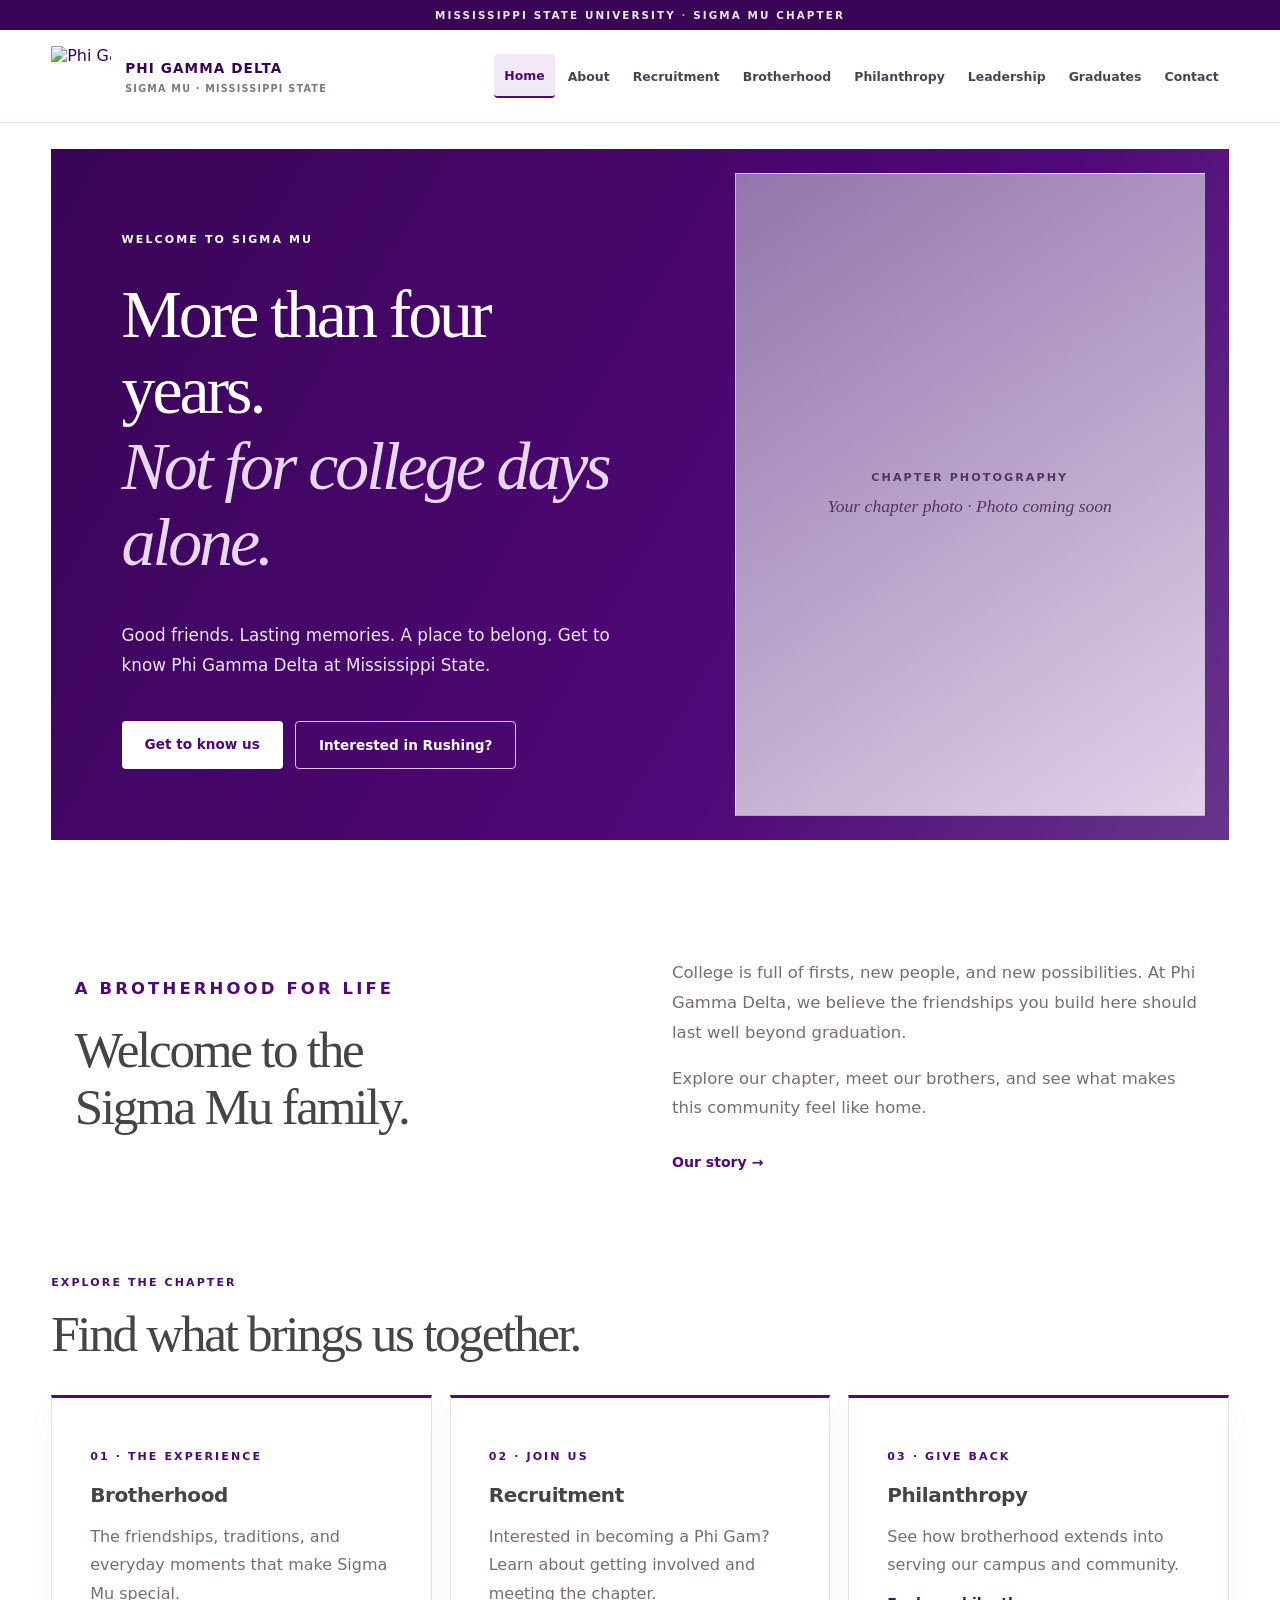
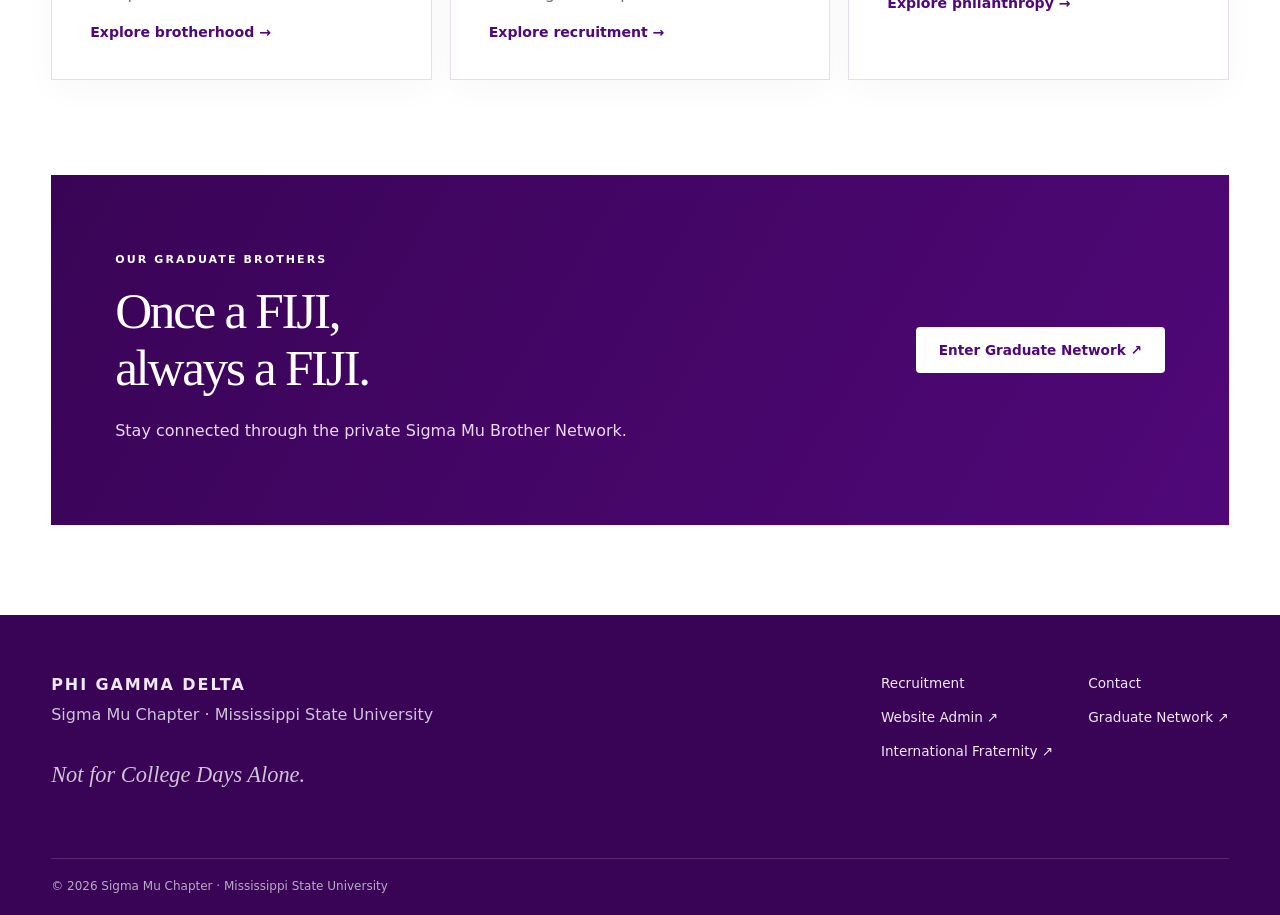
==== index.html @ 870166ce "Deploy updated chapter manager content and photo slots to index.html" ====
<!doctype html><html lang="en"><head><meta charset="utf-8"><meta name="viewport" content="width=device-width,initial-scale=1"><meta name="theme-color" content="#48206b"><meta name="description" content="Phi Gamma Delta Sigma Mu Chapter at Mississippi State University."><title>Home | Phi Gamma Delta · Sigma Mu</title><link rel="stylesheet" href="styles.css?v=20261020-manager3"><link rel="stylesheet" href="site-builder.css"></head><body data-page="home"><a class="skip" href="#main">Skip to content</a><div id="site-header"><header class="site-header"><div class="header-inner"><a class="brand" href="index.html"><img class="brand-crest" src="https://raw.githubusercontent.com/chandrewc/msu-fiji-database/main/Phi%20Gamma%20Delta%20Logo%20Full%20Color%20%28Digital%29%20-%20Icon.png" alt="Phi Gamma Delta crest"><span><strong>PHI GAMMA DELTA</strong><small>SIGMA MU · MISSISSIPPI STATE</small></span></a><nav class="site-nav fallback-nav"><a href="index.html">Home</a><a href="about.html">About</a><a href="recruitment.html">Recruitment</a><a href="brotherhood.html">Brotherhood</a><a href="philanthropy.html">Philanthropy</a><a href="leadership.html">Leadership</a><a href="graduates.html">Graduates</a><a href="contact.html">Contact</a></nav></div></header></div><main id="main"><section class="page-banner"><p class="eyebrow">SIGMA MU · MISSISSIPPI STATE</p><h1>More than four years.<br>A lifetime of brotherhood.</h1><p>Welcome to Phi Gamma Delta at Mississippi State University.</p><a class="btn btn-white" href="recruitment.html">Explore Recruitment →</a></section><section class="section"><h2>Not for College Days Alone.</h2><p>Explore our brotherhood, leadership, service, and alumni community.</p></section></main><div id="site-footer"><footer><p>Phi Gamma Delta · Sigma Mu · Not for College Days Alone.</p></footer></div><script src="script.js?v=20261020-manager3" defer></script><script type="module" src="site-pages.js?v=20261020-manager3"></script></body></html>
---- styles.css ----
:root{--purple:#500878;--royal:#500878;--deep:#390456;--lavender:#f1e9f5;--white:#fff;--cream:#fff;--ink:#454545;--muted:#786d6e;--border:#e8ddec;font-family:"Century Gothic","Avenir Next",Avenir,system-ui,sans-serif;color:var(--ink);background:var(--cream)}*{box-sizing:border-box}html{scroll-behavior:smooth}body{margin:0}a{color:inherit}p{line-height:1.8;color:var(--muted)}h1,h2{font-family:"Minion Pro",Georgia,"Times New Roman",serif;letter-spacing:-.045em;font-weight:500;line-height:1.12}h2{font-size:clamp(2rem,4vw,3.5rem);margin:12px 0 20px}h3{font-size:1.25rem;letter-spacing:-.02em}.skip{position:absolute;left:-9999px}.skip:focus{left:10px;top:10px;background:white;padding:12px;z-index:50}.topline{text-align:center;background:var(--deep);color:#eee5f5;font-size:.65rem;font-weight:800;letter-spacing:.2em;padding:9px}.topline span{color:#c7a6dd}.site-header{position:sticky;top:0;z-index:20;background:#ffffffed;border-bottom:1px solid var(--border);backdrop-filter:blur(14px)}.header-inner{max-width:1400px;margin:auto;padding:15px 4%;min-height:92px;display:flex;align-items:center;justify-content:space-between;gap:20px}.brand{display:flex;gap:14px;align-items:center;text-decoration:none;color:var(--deep);white-space:nowrap}.logo-space{width:56px;height:56px;border:1px dashed #d5c9dc;border-radius:6px;background:#f6f1f9;display:block;flex-shrink:0}.brand strong{font-size:.85rem;letter-spacing:.08em}.brand small{display:block;font-size:.6rem;letter-spacing:.13em;color:#807486;margin-top:6px;font-weight:750}.site-nav{display:flex;align-items:center;gap:3px}.site-nav a{font-size:.78rem;text-decoration:none;font-weight:750;padding:12px 10px;border-radius:4px;color:#4b4252;white-space:nowrap}.site-nav a:hover,.site-nav a[aria-current]{background:var(--lavender);color:var(--purple)}.menu-toggle{display:none;background:var(--purple);color:white;border:0;padding:11px 15px;border-radius:4px;font-weight:700}.eyebrow{font-size:.69rem;letter-spacing:.19em;font-weight:850;color:var(--royal)}main{max-width:1400px;margin:auto;padding:0 4% 90px}.home-hero{display:grid;grid-template-columns:1.12fr .88fr;background:linear-gradient(120deg,#390456,#500878 65%,#67358b);min-height:570px;color:white;margin-top:26px;overflow:hidden}.hero-copy{padding:clamp(35px,5.5vw,88px);display:flex;flex-direction:column;justify-content:center}.hero-copy .eyebrow,.feature-band .eyebrow,.page-banner .eyebrow{color:#dac3eb}.hero-copy h1{font-size:clamp(3.2rem,5.3vw,5.8rem);margin:16px 0 22px;color:white}.hero-copy h1 em{font-weight:400;font-style:italic;color:#e7d8f0}.hero-copy p:not(.eyebrow){color:#eee5f6;max-width:510px;font-size:1.05rem}.hero-visual{padding:24px;display:flex;min-height:420px}.photo-slot{background:linear-gradient(135deg,#e8dfec,#c9b9d3);border:1px solid #ffffff88;width:100%;min-height:320px;display:flex;flex-direction:column;align-items:center;justify-content:center;gap:12px;text-align:center;padding:30px;color:#51375f}.photo-slot span{font-size:.7rem;letter-spacing:.18em;font-weight:850}.photo-slot small{font-family:Georgia,serif;font-style:italic;font-size:1.1rem}.hero-visual .photo-slot{background:linear-gradient(145deg,#9275ac,#e1d1e9);border:1px solid #ffffff4d}.actions{display:flex;flex-wrap:wrap;gap:12px;margin-top:24px}.btn{display:inline-block;text-decoration:none;padding:15px 23px;border-radius:4px;font-size:.85rem;font-weight:800;transition:transform .2s,box-shadow .2s}.btn:hover{transform:translateY(-2px);box-shadow:0 8px 20px #130b2120}.btn-white{background:white;color:var(--purple)}.btn-outline{border:1px solid #d8c4e5;color:white}.btn-purple{background:var(--purple);color:white}.text-link{display:inline-block;color:var(--purple);font-weight:800;font-size:.88rem;text-decoration:none;margin-top:15px}.text-link:hover{text-decoration:underline}.section,.welcome{margin-top:90px}.split{display:grid;grid-template-columns:1fr 1fr;gap:clamp(28px,5vw,80px);align-items:center}.welcome{padding:12px 2%}.welcome p{font-size:1.03rem}.cards{display:grid;grid-template-columns:repeat(3,minmax(0,1fr));gap:18px;margin-top:32px}.card{background:white;border:1px solid var(--border);padding:clamp(24px,3vw,38px);box-shadow:0 9px 32px #34213e08}.card h3{margin:16px 0 12px}.card p{margin-bottom:0}.feature-band{margin-top:95px;background:linear-gradient(120deg,#390456,#500878);color:white;padding:clamp(35px,5vw,65px);display:flex;align-items:center;justify-content:space-between;gap:25px}.feature-band h2{color:white}.feature-band p:not(.eyebrow){color:#e8d9f2}.feature-band .btn{flex-shrink:0}.page-banner{margin-top:26px;background:linear-gradient(110deg,#390456,#500878);padding:clamp(48px,7vw,90px);color:white}.page-banner h1{font-size:clamp(3.3rem,6.4vw,6.5rem);margin:15px 0}.page-banner p:not(.eyebrow){color:#f0e6f7;font-size:1.08rem;max-width:670px}.muted{font-size:.88rem}footer{background:#390456;color:#eee7f4;padding:60px 4% 22px}.footer-inner{max-width:1290px;margin:auto;display:flex;justify-content:space-between;gap:30px}.footer-inner strong{letter-spacing:.12em}.footer-inner p{color:#cfc3d7;margin:7px 0}.footer-inner .motto{font-family:Georgia,serif;font-size:1.4rem;font-style:italic;margin-top:25px}.footer-links{display:grid;grid-template-columns:repeat(2,auto);gap:18px 35px;align-content:start}.footer-links a{text-decoration:none;color:#f1e7f7;font-size:.85rem}.copyright{max-width:1290px;margin:55px auto 0;padding-top:20px;border-top:1px solid #ffffff26;color:#baaac5;font-size:.75rem}@media(max-width:1150px){.site-nav a{padding:10px 7px;font-size:.73rem}.brand strong{font-size:.76rem}}@media(max-width:950px){.header-inner{min-height:75px;flex-wrap:wrap}.menu-toggle{display:block;margin-left:auto}.site-nav{display:none;flex-direction:column;align-items:stretch;width:100%;padding:10px 0}.site-nav.open{display:flex}.site-nav a{padding:12px;font-size:.85rem}.home-hero{grid-template-columns:1fr}.hero-visual{min-height:300px}.hero-visual .photo-slot{min-height:290px}.cards{grid-template-columns:repeat(2,minmax(0,1fr))}}@media(max-width:620px){.topline{font-size:.55rem}.brand strong{font-size:.7rem}.brand small{font-size:.52rem}.logo-space{width:44px;height:44px}.hero-copy{padding:40px 28px}.hero-copy h1{font-size:clamp(2.9rem,11vw,4.2rem)}.hero-visual{padding:14px;min-height:250px}.hero-visual .photo-slot{min-height:230px}.split,.cards{grid-template-columns:1fr}.section,.welcome{margin-top:55px}.feature-band{margin-top:60px;flex-direction:column;align-items:flex-start}.page-banner{padding:48px 30px}.footer-inner{flex-direction:column}.footer-links{grid-template-columns:1fr 1fr}}
/* Official crest displayed in original colors, without modification */
.brand-crest{width:60px;height:60px;object-fit:contain;flex-shrink:0;display:block}
@media(max-width:620px){.brand-crest{width:46px;height:46px}}

/* Phi Gamma Delta 2021 graphic standards: Pantone 2607 C / #500878, supplemental #454545 #786d6e #dba900 */
:root{--gold:#dba900}
.eyebrow{color:var(--purple)}.hero-copy .eyebrow,.feature-band .eyebrow,.page-banner .eyebrow{color:#fff}
.topline span{color:var(--gold)}
.card{border-top:3px solid var(--purple)}
.btn-white{color:#500878}
.site-nav a[aria-current]{border-bottom:2px solid var(--purple)}

/* Center the last two values in the five-value grid. */
.section:has(> .cards > .card:nth-child(5)) > .cards > .card:nth-child(4){grid-column:1 / 2}
.section:has(> .cards > .card:nth-child(5)) > .cards > .card:nth-child(5){grid-column:2 / 3}
@media(min-width:801px){.section:has(> .cards > .card:nth-child(5)) > .cards{grid-template-columns:repeat(6,minmax(0,1fr))}.section:has(> .cards > .card:nth-child(5)) > .cards > .card{grid-column:span 2}.section:has(> .cards > .card:nth-child(5)) > .cards > .card:nth-child(4){grid-column:2 / span 2}.section:has(> .cards > .card:nth-child(5)) > .cards > .card:nth-child(5){grid-column:4 / span 2}}
@media(max-width:800px){.section:has(> .cards > .card:nth-child(5)) > .cards > .card:nth-child(4),.section:has(> .cards > .card:nth-child(5)) > .cards > .card:nth-child(5){grid-column:auto}}
.philanthropy-events .photo-slot,.officer-grid .photo-slot{min-height:220px}.officer-grid .card{text-align:center}

/* Mobile usability: navigation, touch targets, responsive content and overflow. */
html,body{max-width:100%;overflow-x:clip}
img,video,iframe{max-width:100%}
.site-header .header-inner{min-width:0}
.site-nav a{min-height:44px;display:inline-flex;align-items:center}.menu-toggle{min-height:44px;align-items:center;justify-content:center}
@media(max-width:950px){
 .site-header .header-inner{flex-wrap:wrap;min-height:76px;position:relative}
 .site-header .brand{min-width:0;max-width:calc(100% - 100px);white-space:normal}
 .site-header .brand strong{overflow-wrap:anywhere}
 .site-header .menu-toggle{display:inline-flex;align-items:center;justify-content:center;margin-left:auto}
 .site-header .site-nav{display:none;flex-basis:100%;width:100%;flex-direction:column;align-items:stretch;gap:3px;padding:12px 0 5px;border-top:1px solid var(--border)}
 .site-header .site-nav.open{display:flex}
 .site-header .site-nav a{width:100%;padding:12px 14px;font-size:.95rem}
}
@media(max-width:700px){
 .site-header .header-inner{padding:10px 4%}
 .site-header .brand-crest{width:44px;height:44px}
 .topline{letter-spacing:.08em}
 .home-hero,.split,.cards,.footer-inner{grid-template-columns:minmax(0,1fr)}
 .home-hero>* ,.split>* ,.cards>*{min-width:0}
 .hero-copy h1,.page-banner h1{overflow-wrap:break-word;font-size:clamp(2.25rem,9vw,3.5rem)}
 .hero-copy,.page-banner{padding:36px 22px}
 .section,.welcome{padding-left:18px;padding-right:18px}
 .section .cards{grid-template-columns:minmax(0,1fr)}
 .section .cards .card{grid-column:auto!important}
 .actions{display:flex;flex-wrap:wrap;gap:12px}
 .actions .btn{max-width:100%;white-space:normal;text-align:center}
 .feature-band{padding:35px 22px}
 .footer-links{grid-template-columns:repeat(2,minmax(0,1fr))}
 .footer-links a{overflow-wrap:anywhere}
}
@media(max-width:390px){.footer-links{grid-template-columns:1fr}.brand small{letter-spacing:.04em}.topline{font-size:.52rem}}

/* Responsive layout consistency: desktop navigation stays desktop until 950px.
   Previous shared touch-target rule accidentally made mobile toggle visible on desktop. */
@media(min-width:951px){
 .site-header .menu-toggle{display:none!important}
 .site-header .header-inner{flex-wrap:nowrap}
 .site-header .site-nav{display:flex!important;flex-direction:row;align-items:center;flex-basis:auto;width:auto;border-top:0;padding:0;gap:3px}
 .site-header .site-nav a{width:auto;white-space:nowrap}
 .home-hero{grid-template-columns:1.12fr .88fr}
}
@media(max-width:950px){
 .site-header .menu-toggle{display:inline-flex}
 .site-header .site-nav{display:none}
 .site-header .site-nav.open{display:flex}
 .site-header .site-nav a{display:flex}
 .home-hero{grid-template-columns:minmax(0,1fr)}
 .site-header .header-inner{gap:12px}
}
@media(max-width:700px){
 .footer-inner{display:flex;flex-direction:column;gap:30px}
 .feature-band{flex-direction:column;align-items:flex-start}
 .feature-band .btn{flex-shrink:1}
 .home-hero{min-height:0}
 .hero-visual{min-height:260px}
 .site-header .brand{max-width:calc(100% - 110px)}
}

/* Recruitment chair portrait: full image, responsive alongside introduction. */
.rush-chair{align-items:center}.rush-chair-photo{min-width:0}.rush-chair-photo img{display:block;width:100%;max-height:660px;object-fit:contain;object-position:center;background:#f1e9f5;border-radius:5px}.rush-chair a[href^='tel:']{color:#500878;font-weight:800}@media(max-width:950px){.rush-chair{grid-template-columns:minmax(0,1fr)}.rush-chair-photo img{max-height:540px}}

/* Photos placed through the original-layout editor retain responsive proportions. */
.original-uploaded-photo{display:block;width:100%;height:auto;max-height:650px;object-fit:contain;border-radius:5px;margin:0 auto}

/* Dynamic chapter cabinet and executive profiles */
.chapter-officer-section .officer-grid{display:grid;grid-template-columns:repeat(auto-fit,minmax(220px,1fr));gap:22px}.chapter-officer-section .officer-card{min-width:0}.chapter-officer-photo{width:100%;height:245px;object-fit:cover;border-radius:4px;margin-bottom:14px}.chapter-officer-section .officer-card h3{margin:8px 0}.chapter-officer-section .officer-card p{margin:0}.chapter-recruitment-dates p{white-space:pre-line}@media(max-width:650px){.chapter-officer-section .officer-grid{grid-template-columns:1fr 1fr;gap:12px}.chapter-officer-photo{height:175px}}@media(max-width:430px){.chapter-officer-section .officer-grid{grid-template-columns:1fr}}
---- site-builder.css ----
.site-block{margin:0 auto;padding:65px 5%;color:#454545}.site-block-inner{max-width:1250px;margin:auto}.site-block h1,.site-block h2{font-family:"Minion Pro",Georgia,serif;line-height:1.12}.site-block h1{font-size:clamp(2.8rem,6vw,5.6rem)}.site-block h2{font-size:clamp(2rem,4vw,3.5rem)}.site-block p{font-size:1.06rem;line-height:1.8}.site-block .site-photo{max-width:100%;width:100%;object-fit:cover;border-radius:5px;max-height:600px}.site-block.hero{background:#500878;color:white;min-height:380px}.site-block.hero p,.site-block.purple-bg p{color:#f0e5f5}.site-block.hero .site-block-inner,.site-block.split .site-block-inner{display:grid;grid-template-columns:repeat(2,minmax(0,1fr));gap:48px;align-items:center}.site-block.hero .site-block-inner:not(:has(img)){display:block;max-width:1100px}.site-block.hero h1{color:white}.site-block.purple-bg{background:#500878;color:white}.site-block.soft-bg{background:#f1e9f5}.site-block.centered{text-align:center}.site-block .site-eyebrow{font-weight:800;text-transform:uppercase;letter-spacing:.14em;font-size:.75rem;color:#dba900}.site-block .btn{display:inline-block;margin-top:15px}.site-block.purple-bg .btn,.site-block.hero .btn{background:white;color:#500878}.site-block.image{padding:30px 5%}.site-block.image .site-photo{max-height:800px}.site-card-grid{display:grid;grid-template-columns:repeat(3,minmax(0,1fr));gap:24px;margin-top:26px}.site-card{padding:25px;border:1px solid #e8ddec;border-top:4px solid #500878;border-radius:6px;background:white;color:#454545}.site-card p{color:#786d6e}.site-card img{height:200px}.site-block.quote blockquote{font-family:Georgia,serif;font-size:clamp(2rem,4vw,3.6rem);line-height:1.3;margin:0}.site-block.spacer{padding:0}.site-block.space-small{height:30px}.site-block.space-medium{height:70px}.site-block.space-large{height:130px}@media(max-width:800px){.site-block.hero .site-block-inner,.site-block.split .site-block-inner{grid-template-columns:1fr}.site-card-grid{grid-template-columns:1fr}.site-block{padding:42px 6%}}
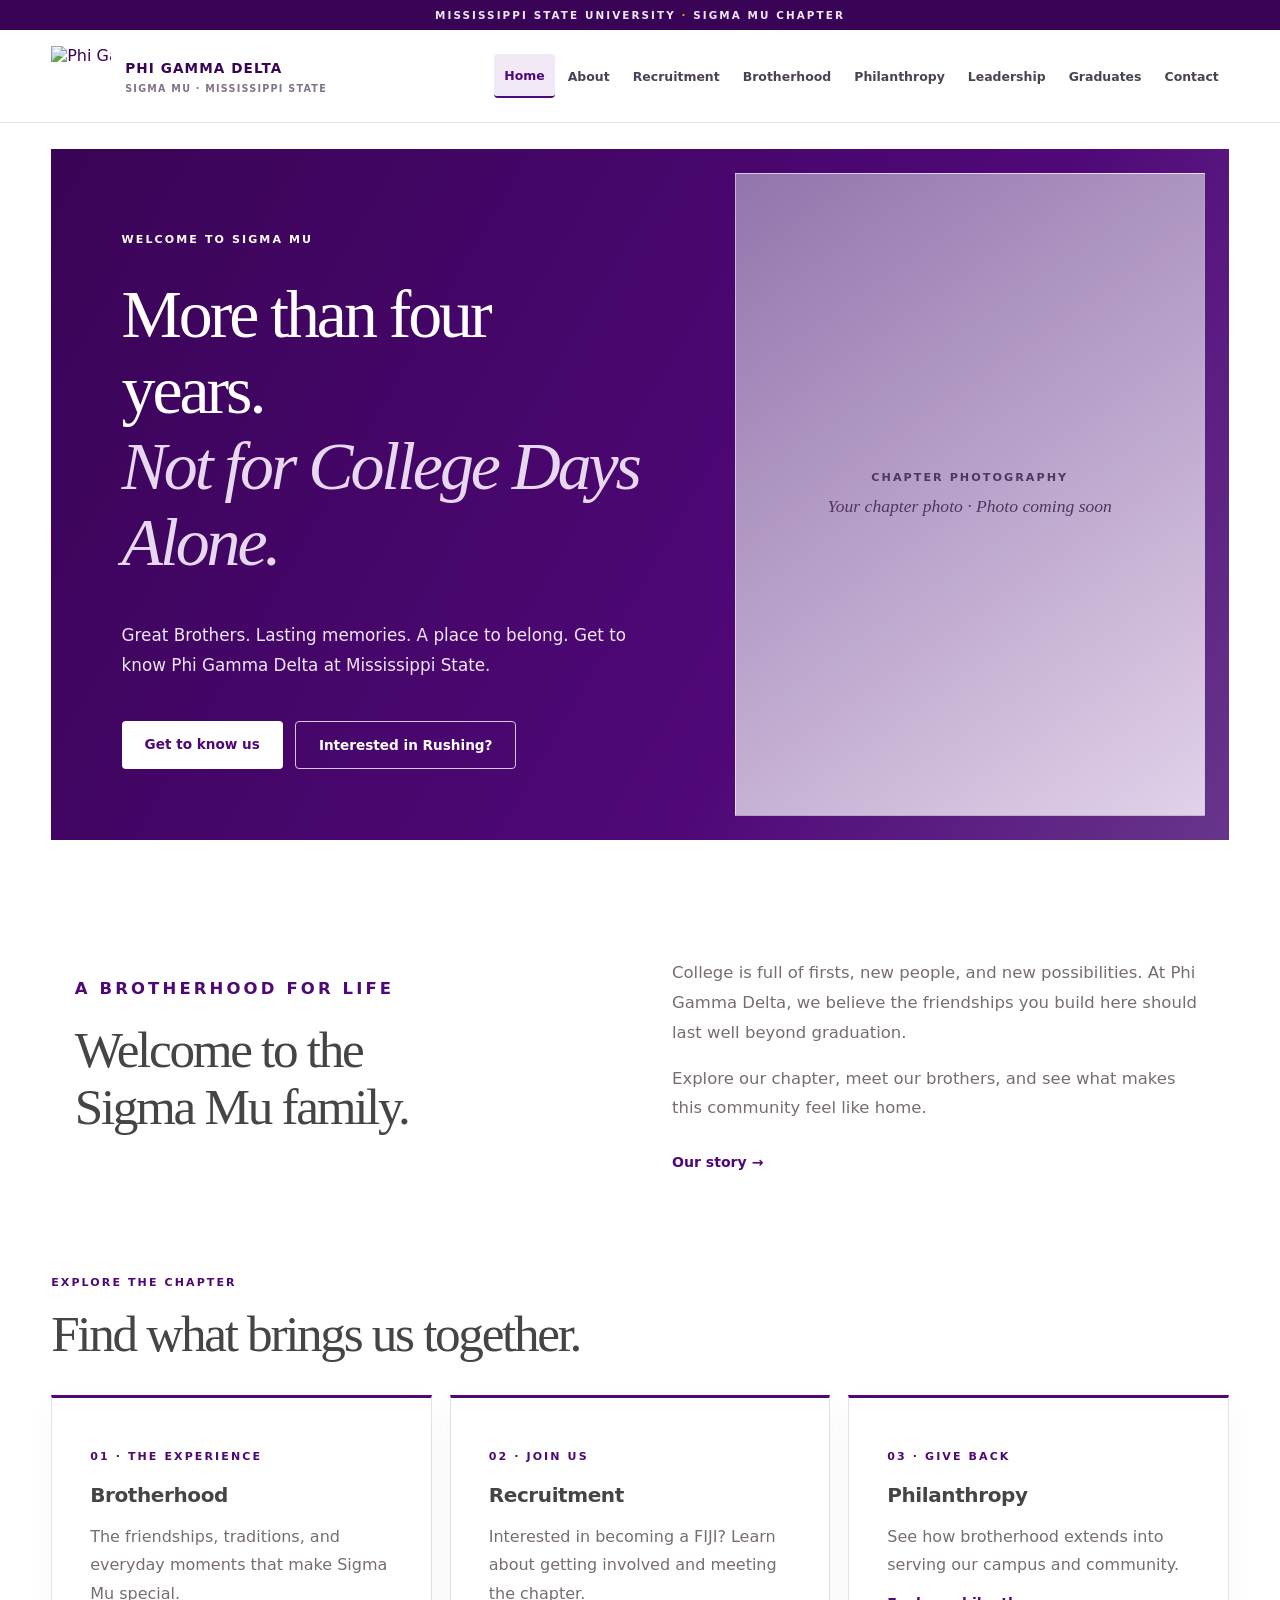
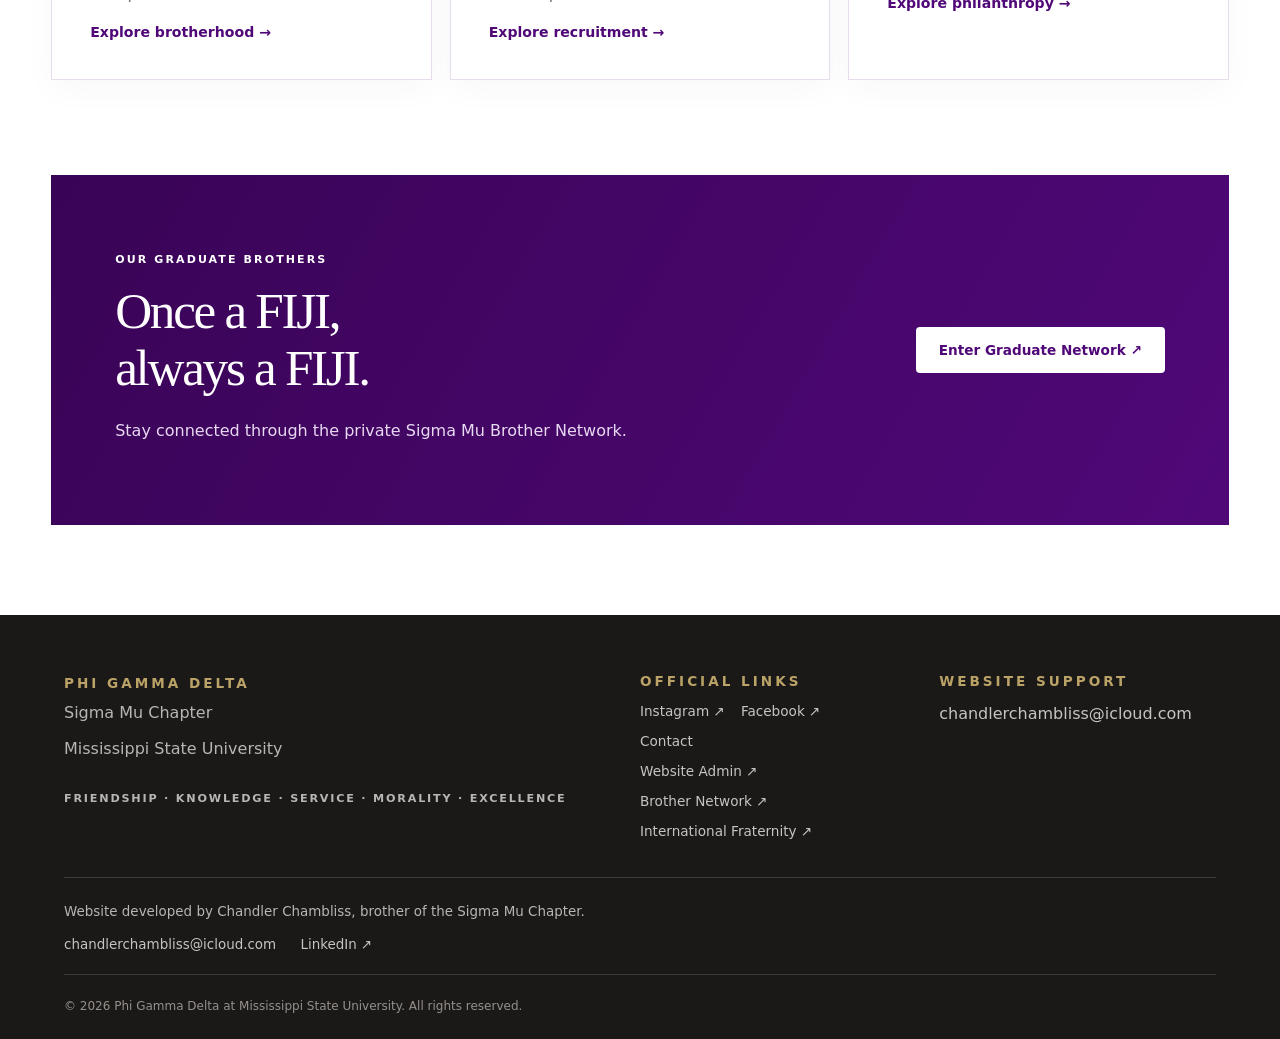
==== commit a4cf0d5f: "Deploy new chapter website design to index.html" ====
--- a/index.html
+++ b/index.html
@@ -1 +1 @@
-<!doctype html><html lang="en"><head><meta charset="utf-8"><meta name="viewport" content="width=device-width,initial-scale=1"><meta name="theme-color" content="#48206b"><meta name="description" content="Phi Gamma Delta Sigma Mu Chapter at Mississippi State University."><title>Home | Phi Gamma Delta · Sigma Mu</title><link rel="stylesheet" href="styles.css?v=20261020-manager3"><link rel="stylesheet" href="site-builder.css"></head><body data-page="home"><a class="skip" href="#main">Skip to content</a><div id="site-header"><header class="site-header"><div class="header-inner"><a class="brand" href="index.html"><img class="brand-crest" src="https://raw.githubusercontent.com/chandrewc/msu-fiji-database/main/Phi%20Gamma%20Delta%20Logo%20Full%20Color%20%28Digital%29%20-%20Icon.png" alt="Phi Gamma Delta crest"><span><strong>PHI GAMMA DELTA</strong><small>SIGMA MU · MISSISSIPPI STATE</small></span></a><nav class="site-nav fallback-nav"><a href="index.html">Home</a><a href="about.html">About</a><a href="recruitment.html">Recruitment</a><a href="brotherhood.html">Brotherhood</a><a href="philanthropy.html">Philanthropy</a><a href="leadership.html">Leadership</a><a href="graduates.html">Graduates</a><a href="contact.html">Contact</a></nav></div></header></div><main id="main"><section class="page-banner"><p class="eyebrow">SIGMA MU · MISSISSIPPI STATE</p><h1>More than four years.<br>A lifetime of brotherhood.</h1><p>Welcome to Phi Gamma Delta at Mississippi State University.</p><a class="btn btn-white" href="recruitment.html">Explore Recruitment →</a></section><section class="section"><h2>Not for College Days Alone.</h2><p>Explore our brotherhood, leadership, service, and alumni community.</p></section></main><div id="site-footer"><footer><p>Phi Gamma Delta · Sigma Mu · Not for College Days Alone.</p></footer></div><script src="script.js?v=20261020-manager3" defer></script><script type="module" src="site-pages.js?v=20261020-manager3"></script></body></html>+<!doctype html><html lang="en"><head><meta charset="utf-8"><meta name="viewport" content="width=device-width,initial-scale=1"><meta name="theme-color" content="#48206b"><meta name="description" content="Phi Gamma Delta Sigma Mu Chapter at Mississippi State University."><title>Home | Phi Gamma Delta · Sigma Mu</title><link rel="stylesheet" href="styles.css?v=20261020-site-revision1"><link rel="stylesheet" href="site-builder.css"></head><body data-page="home"><a class="skip" href="#main">Skip to content</a><div id="site-header"><header class="site-header"><div class="header-inner"><a class="brand" href="index.html"><img class="brand-crest" src="https://raw.githubusercontent.com/chandrewc/msu-fiji-database/main/Phi%20Gamma%20Delta%20Logo%20Full%20Color%20%28Digital%29%20-%20Icon.png" alt="Phi Gamma Delta crest"><span><strong>PHI GAMMA DELTA</strong><small>SIGMA MU · MISSISSIPPI STATE</small></span></a><nav class="site-nav fallback-nav"><a href="index.html">Home</a><a href="about.html">About</a><a href="recruitment.html">Recruitment</a><a href="brotherhood.html">Brotherhood</a><a href="philanthropy.html">Philanthropy</a><a href="leadership.html">Leadership</a><a href="graduates.html">Graduates</a><a href="contact.html">Contact</a></nav></div></header></div><main id="main"><section class="page-banner"><p class="eyebrow">SIGMA MU · MISSISSIPPI STATE</p><h1>More than four years.<br>A lifetime of brotherhood.</h1><p>Welcome to Phi Gamma Delta at Mississippi State University.</p><a class="btn btn-white" href="recruitment.html">Explore Recruitment →</a></section><section class="section"><h2>Not for College Days Alone.</h2><p>Explore our brotherhood, leadership, service, and alumni community.</p></section></main><div id="site-footer"><footer><p>Phi Gamma Delta · Sigma Mu · Not for College Days Alone.</p></footer></div><script src="script.js?v=20261020-site-revision1" defer></script><script type="module" src="site-pages.js?v=20261020-site-revision1"></script></body></html>
--- a/styles.css
+++ b/styles.css
@@ -85,3 +85,12 @@
 
 /* Dynamic chapter cabinet and executive profiles */
 .chapter-officer-section .officer-grid{display:grid;grid-template-columns:repeat(auto-fit,minmax(220px,1fr));gap:22px}.chapter-officer-section .officer-card{min-width:0}.chapter-officer-photo{width:100%;height:245px;object-fit:cover;border-radius:4px;margin-bottom:14px}.chapter-officer-section .officer-card h3{margin:8px 0}.chapter-officer-section .officer-card p{margin:0}.chapter-recruitment-dates p{white-space:pre-line}@media(max-width:650px){.chapter-officer-section .officer-grid{grid-template-columns:1fr 1fr;gap:12px}.chapter-officer-photo{height:175px}}@media(max-width:430px){.chapter-officer-section .officer-grid{grid-template-columns:1fr}}
+
+/* Responsive images managed through the chapter website dashboard */
+.managed-site-photo{display:block;width:100%;max-width:100%;height:auto;max-height:600px;object-fit:cover;border-radius:5px}.philanthropy-events .managed-site-photo{height:230px;object-fit:cover}.home-hero .managed-site-photo{height:100%;min-height:300px;object-fit:cover}.brother-of-month .managed-site-photo{max-height:430px}.rush-chair-photo img{max-width:100%;height:auto;object-fit:cover}@media(max-width:700px){.home-hero .managed-site-photo{min-height:220px}.philanthropy-events .managed-site-photo{height:200px}}
+
+/* Updated chapter footer inspired by the supplied reference, using Sigma Mu branding */
+.chapter-footer{background:#1b1918;color:#d6d1ca;padding:58px 5% 26px}.chapter-footer .footer-inner{max-width:1320px;display:grid;grid-template-columns:minmax(0,1.6fr) minmax(190px,.75fr) minmax(230px,.85fr);gap:55px}.chapter-footer strong{color:#bba367;font-size:.85rem;letter-spacing:.22em}.chapter-footer p{color:#b8b5b3}.chapter-footer .footer-values{letter-spacing:.16em;font-size:.7rem;font-weight:700;margin-top:25px}.chapter-footer .footer-links{display:flex;flex-direction:column;gap:14px}.chapter-footer a{color:#c7c3c0;text-decoration:none;overflow-wrap:anywhere}.chapter-footer a:hover{color:white;text-decoration:underline}.chapter-footer .footer-social{display:flex;gap:16px;flex-wrap:wrap}.chapter-footer .footer-support{display:flex;flex-direction:column;gap:15px}.chapter-footer .footer-credit{max-width:1320px;margin:38px auto 0;padding:22px 0;border-top:1px solid #ffffff24;border-bottom:1px solid #ffffff24;font-size:.84rem}.chapter-footer .footer-credit p{margin:0 0 12px}.chapter-footer .footer-credit a{display:inline-block;margin-right:20px}.chapter-footer .copyright{max-width:1320px;margin:0 auto;border:0;padding-top:24px;color:#96908b}
+.contact-top-grid{display:grid;grid-template-columns:1fr 1fr;gap:25px}.contact-top-grid .card{min-height:280px}.contact-top-grid .card h2{font-size:clamp(1.7rem,3vw,2.4rem)}.contact-card-grid{display:grid;grid-template-columns:repeat(4,minmax(0,1fr));gap:20px}.contact-card-grid .card{display:flex;flex-direction:column;gap:8px;min-width:0}.contact-card-grid .card h3{margin:0}.contact-card-grid .card p{margin:0}.contact-card-grid .contact-email{margin-top:auto;padding-top:20px;color:var(--purple);overflow-wrap:anywhere;font-size:.88rem;font-weight:700}.officer-email{display:block;margin-top:12px;color:var(--purple);overflow-wrap:anywhere}.philanthropy-impact .impact-feature{padding:35px;background:#f5eff9;border-left:5px solid var(--purple)}.impact-number{display:block;color:var(--purple);font-size:clamp(2.6rem,6vw,4.8rem);font-family:Georgia,serif}.impact-year-grid{display:grid;grid-template-columns:repeat(auto-fit,minmax(210px,1fr));gap:16px}.impact-year-grid .card strong{font-size:1.8rem;color:var(--purple)}
+@media(max-width:900px){.chapter-footer .footer-inner{grid-template-columns:1fr 1fr}.chapter-footer .footer-about{grid-column:1/-1}.contact-card-grid{grid-template-columns:repeat(2,minmax(0,1fr))}}
+@media(max-width:620px){.chapter-footer .footer-inner,.contact-top-grid,.contact-card-grid{grid-template-columns:1fr}.chapter-footer .footer-about{grid-column:auto}.contact-top-grid .card{min-height:auto}}
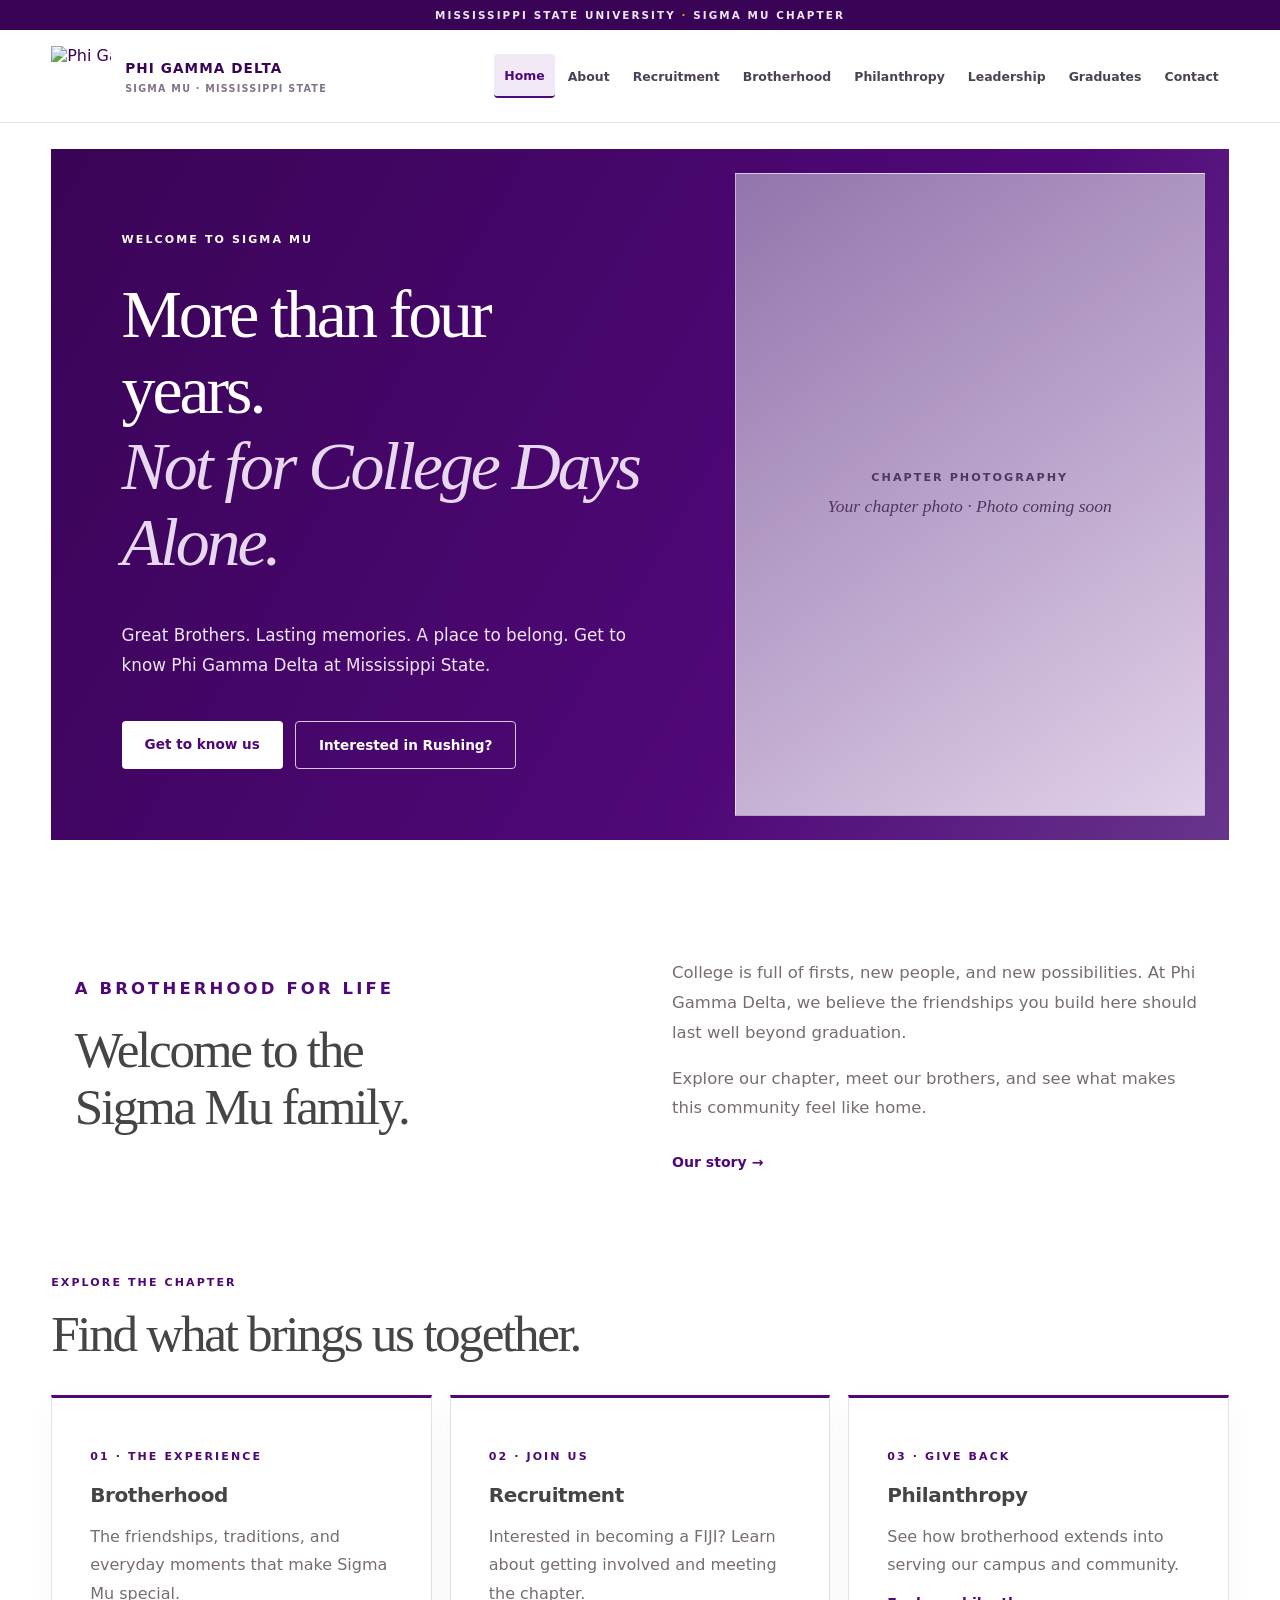
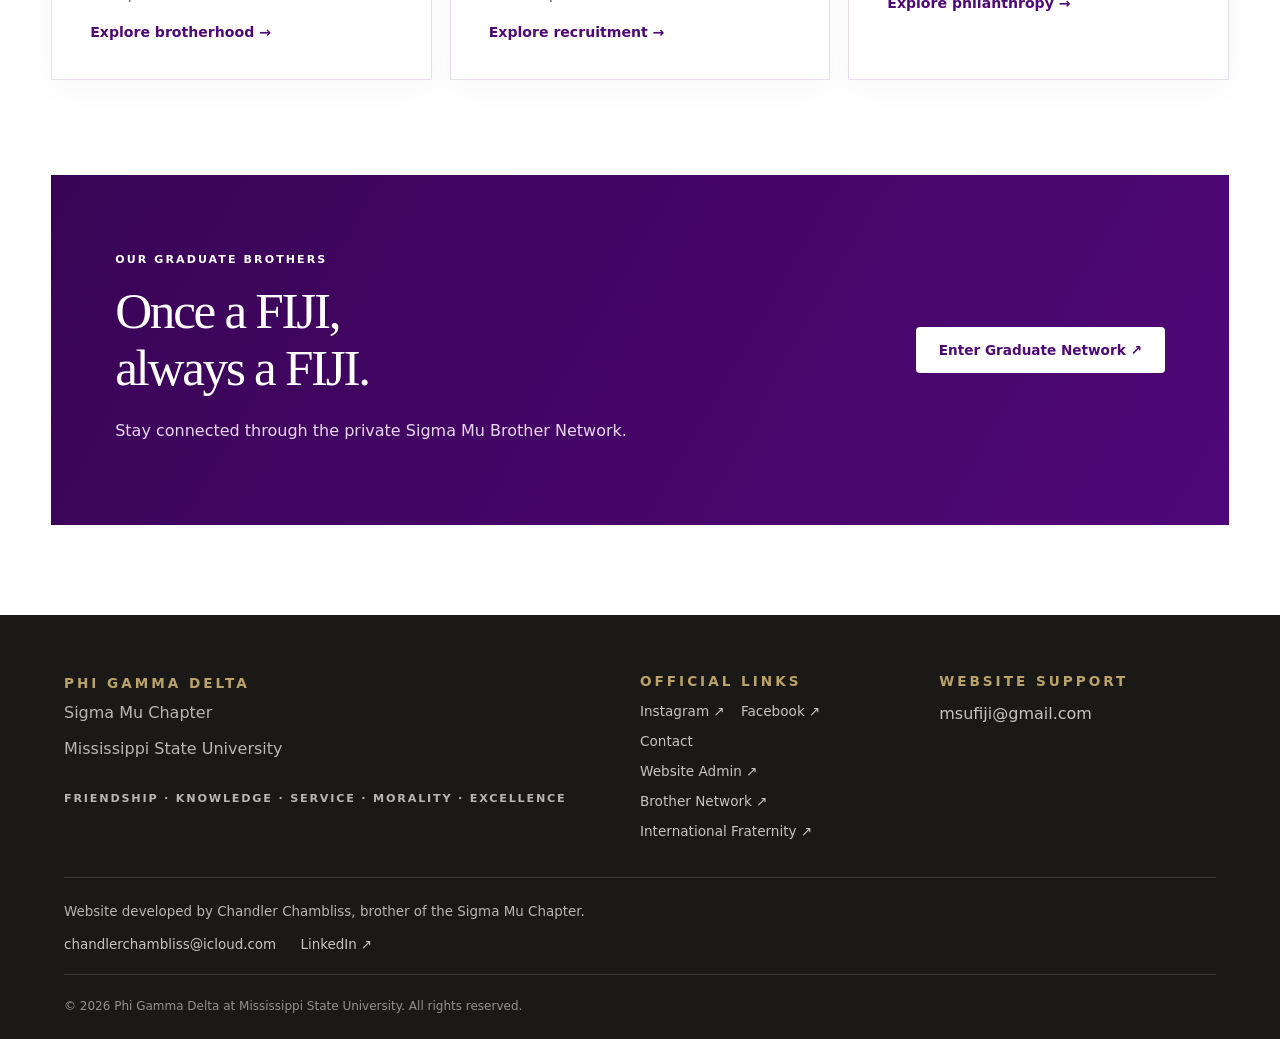
==== commit e4db1e96: "Refresh footer and contact updates on index.html" ====
--- a/index.html
+++ b/index.html
@@ -1 +1 @@
-<!doctype html><html lang="en"><head><meta charset="utf-8"><meta name="viewport" content="width=device-width,initial-scale=1"><meta name="theme-color" content="#48206b"><meta name="description" content="Phi Gamma Delta Sigma Mu Chapter at Mississippi State University."><title>Home | Phi Gamma Delta · Sigma Mu</title><link rel="stylesheet" href="styles.css?v=20261020-site-revision1"><link rel="stylesheet" href="site-builder.css"></head><body data-page="home"><a class="skip" href="#main">Skip to content</a><div id="site-header"><header class="site-header"><div class="header-inner"><a class="brand" href="index.html"><img class="brand-crest" src="https://raw.githubusercontent.com/chandrewc/msu-fiji-database/main/Phi%20Gamma%20Delta%20Logo%20Full%20Color%20%28Digital%29%20-%20Icon.png" alt="Phi Gamma Delta crest"><span><strong>PHI GAMMA DELTA</strong><small>SIGMA MU · MISSISSIPPI STATE</small></span></a><nav class="site-nav fallback-nav"><a href="index.html">Home</a><a href="about.html">About</a><a href="recruitment.html">Recruitment</a><a href="brotherhood.html">Brotherhood</a><a href="philanthropy.html">Philanthropy</a><a href="leadership.html">Leadership</a><a href="graduates.html">Graduates</a><a href="contact.html">Contact</a></nav></div></header></div><main id="main"><section class="page-banner"><p class="eyebrow">SIGMA MU · MISSISSIPPI STATE</p><h1>More than four years.<br>A lifetime of brotherhood.</h1><p>Welcome to Phi Gamma Delta at Mississippi State University.</p><a class="btn btn-white" href="recruitment.html">Explore Recruitment →</a></section><section class="section"><h2>Not for College Days Alone.</h2><p>Explore our brotherhood, leadership, service, and alumni community.</p></section></main><div id="site-footer"><footer><p>Phi Gamma Delta · Sigma Mu · Not for College Days Alone.</p></footer></div><script src="script.js?v=20261020-site-revision1" defer></script><script type="module" src="site-pages.js?v=20261020-site-revision1"></script></body></html>+<!doctype html><html lang="en"><head><meta charset="utf-8"><meta name="viewport" content="width=device-width,initial-scale=1"><meta name="theme-color" content="#48206b"><meta name="description" content="Phi Gamma Delta Sigma Mu Chapter at Mississippi State University."><title>Home | Phi Gamma Delta · Sigma Mu</title><link rel="stylesheet" href="styles.css?v=20261020-site-revision1"><link rel="stylesheet" href="site-builder.css"></head><body data-page="home"><a class="skip" href="#main">Skip to content</a><div id="site-header"><header class="site-header"><div class="header-inner"><a class="brand" href="index.html"><img class="brand-crest" src="https://raw.githubusercontent.com/chandrewc/msu-fiji-database/main/Phi%20Gamma%20Delta%20Logo%20Full%20Color%20%28Digital%29%20-%20Icon.png" alt="Phi Gamma Delta crest"><span><strong>PHI GAMMA DELTA</strong><small>SIGMA MU · MISSISSIPPI STATE</small></span></a><nav class="site-nav fallback-nav"><a href="index.html">Home</a><a href="about.html">About</a><a href="recruitment.html">Recruitment</a><a href="brotherhood.html">Brotherhood</a><a href="philanthropy.html">Philanthropy</a><a href="leadership.html">Leadership</a><a href="graduates.html">Graduates</a><a href="contact.html">Contact</a></nav></div></header></div><main id="main"><section class="page-banner"><p class="eyebrow">SIGMA MU · MISSISSIPPI STATE</p><h1>More than four years.<br>A lifetime of brotherhood.</h1><p>Welcome to Phi Gamma Delta at Mississippi State University.</p><a class="btn btn-white" href="recruitment.html">Explore Recruitment →</a></section><section class="section"><h2>Not for College Days Alone.</h2><p>Explore our brotherhood, leadership, service, and alumni community.</p></section></main><div id="site-footer"><footer><p>Phi Gamma Delta · Sigma Mu · Not for College Days Alone.</p></footer></div><script src="script.js?v=20261020-contact-final" defer></script><script type="module" src="site-pages.js?v=20261020-site-revision1"></script></body></html>
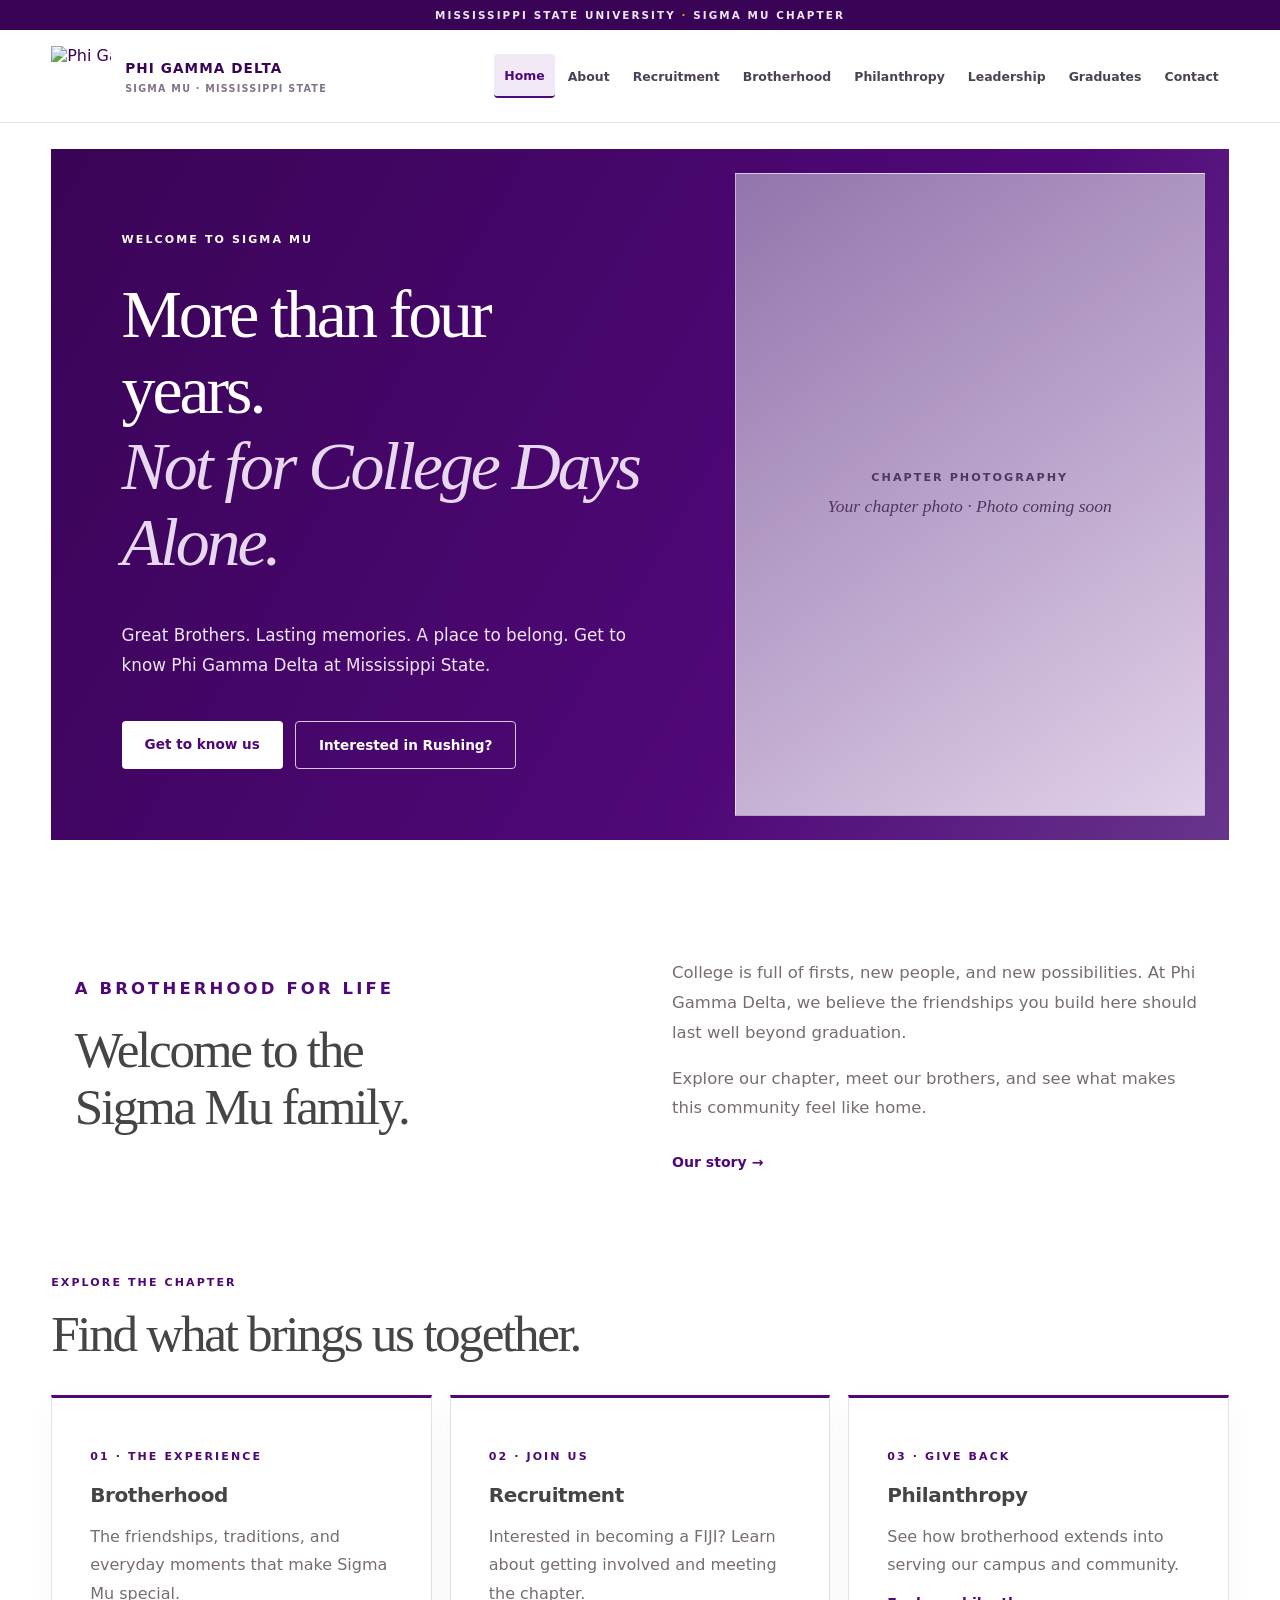
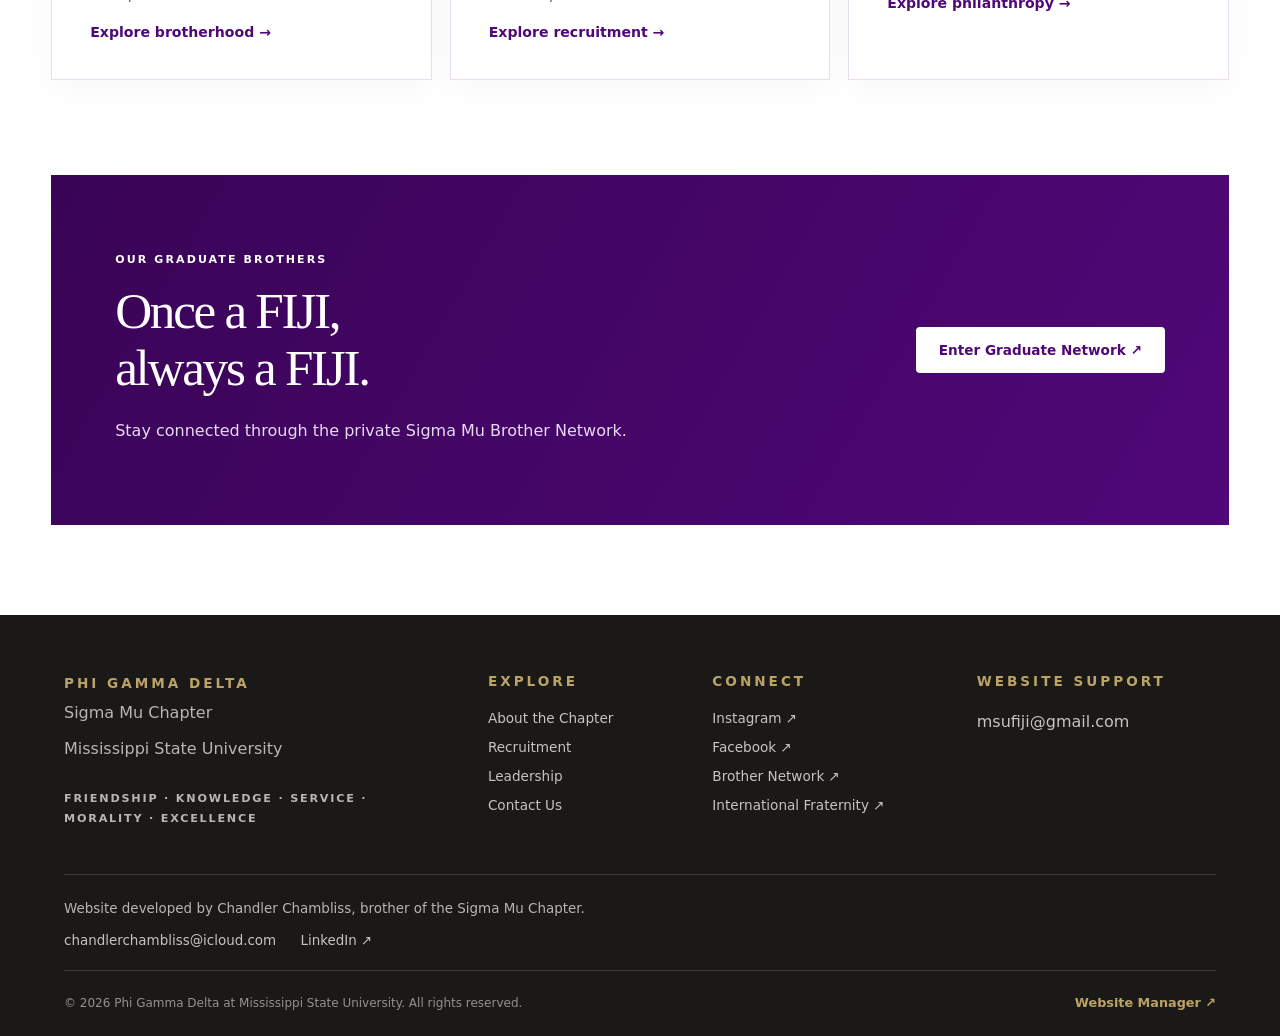
==== commit 183b07b8: "Deploy reorganized footer links" ====
--- a/index.html
+++ b/index.html
@@ -1 +1 @@
-<!doctype html><html lang="en"><head><meta charset="utf-8"><meta name="viewport" content="width=device-width,initial-scale=1"><meta name="theme-color" content="#48206b"><meta name="description" content="Phi Gamma Delta Sigma Mu Chapter at Mississippi State University."><title>Home | Phi Gamma Delta · Sigma Mu</title><link rel="stylesheet" href="styles.css?v=20261020-site-revision1"><link rel="stylesheet" href="site-builder.css"></head><body data-page="home"><a class="skip" href="#main">Skip to content</a><div id="site-header"><header class="site-header"><div class="header-inner"><a class="brand" href="index.html"><img class="brand-crest" src="https://raw.githubusercontent.com/chandrewc/msu-fiji-database/main/Phi%20Gamma%20Delta%20Logo%20Full%20Color%20%28Digital%29%20-%20Icon.png" alt="Phi Gamma Delta crest"><span><strong>PHI GAMMA DELTA</strong><small>SIGMA MU · MISSISSIPPI STATE</small></span></a><nav class="site-nav fallback-nav"><a href="index.html">Home</a><a href="about.html">About</a><a href="recruitment.html">Recruitment</a><a href="brotherhood.html">Brotherhood</a><a href="philanthropy.html">Philanthropy</a><a href="leadership.html">Leadership</a><a href="graduates.html">Graduates</a><a href="contact.html">Contact</a></nav></div></header></div><main id="main"><section class="page-banner"><p class="eyebrow">SIGMA MU · MISSISSIPPI STATE</p><h1>More than four years.<br>A lifetime of brotherhood.</h1><p>Welcome to Phi Gamma Delta at Mississippi State University.</p><a class="btn btn-white" href="recruitment.html">Explore Recruitment →</a></section><section class="section"><h2>Not for College Days Alone.</h2><p>Explore our brotherhood, leadership, service, and alumni community.</p></section></main><div id="site-footer"><footer><p>Phi Gamma Delta · Sigma Mu · Not for College Days Alone.</p></footer></div><script src="script.js?v=20261020-contact-final" defer></script><script type="module" src="site-pages.js?v=20261020-site-revision1"></script></body></html>+<!doctype html><html lang="en"><head><meta charset="utf-8"><meta name="viewport" content="width=device-width,initial-scale=1"><meta name="theme-color" content="#48206b"><meta name="description" content="Phi Gamma Delta Sigma Mu Chapter at Mississippi State University."><title>Home | Phi Gamma Delta · Sigma Mu</title><link rel="stylesheet" href="styles.css?v=20261020-footer-nav4"><link rel="stylesheet" href="site-builder.css"><link rel="icon" type="image/png" href="https://raw.githubusercontent.com/chandrewc/msu-fiji-database/main/Phi%20Gamma%20Delta%20Logo%20Full%20Color%20%28Digital%29%20-%20Icon.png"><link rel="apple-touch-icon" href="https://raw.githubusercontent.com/chandrewc/msu-fiji-database/main/Phi%20Gamma%20Delta%20Logo%20Full%20Color%20%28Digital%29%20-%20Icon.png"></head><body data-page="home"><a class="skip" href="#main">Skip to content</a><div id="site-header"><header class="site-header"><div class="header-inner"><a class="brand" href="index.html"><img class="brand-crest" src="https://raw.githubusercontent.com/chandrewc/msu-fiji-database/main/Phi%20Gamma%20Delta%20Logo%20Full%20Color%20%28Digital%29%20-%20Icon.png" alt="Phi Gamma Delta crest"><span><strong>PHI GAMMA DELTA</strong><small>SIGMA MU · MISSISSIPPI STATE</small></span></a><nav class="site-nav fallback-nav"><a href="index.html">Home</a><a href="about.html">About</a><a href="recruitment.html">Recruitment</a><a href="brotherhood.html">Brotherhood</a><a href="philanthropy.html">Philanthropy</a><a href="leadership.html">Leadership</a><a href="graduates.html">Graduates</a><a href="contact.html">Contact</a></nav></div></header></div><main id="main"><section class="page-banner"><p class="eyebrow">SIGMA MU · MISSISSIPPI STATE</p><h1>More than four years.<br>A lifetime of brotherhood.</h1><p>Welcome to Phi Gamma Delta at Mississippi State University.</p><a class="btn btn-white" href="recruitment.html">Explore Recruitment →</a></section><section class="section"><h2>Not for College Days Alone.</h2><p>Explore our brotherhood, leadership, service, and alumni community.</p></section></main><div id="site-footer"><footer><p>Phi Gamma Delta · Sigma Mu · Not for College Days Alone.</p></footer></div><script src="script.js?v=20261020-footer-nav4" defer></script><script type="module" src="site-pages.js?v=20261020-site-revision1"></script></body></html>
--- a/styles.css
+++ b/styles.css
@@ -94,3 +94,9 @@
 .contact-top-grid{display:grid;grid-template-columns:1fr 1fr;gap:25px}.contact-top-grid .card{min-height:280px}.contact-top-grid .card h2{font-size:clamp(1.7rem,3vw,2.4rem)}.contact-card-grid{display:grid;grid-template-columns:repeat(4,minmax(0,1fr));gap:20px}.contact-card-grid .card{display:flex;flex-direction:column;gap:8px;min-width:0}.contact-card-grid .card h3{margin:0}.contact-card-grid .card p{margin:0}.contact-card-grid .contact-email{margin-top:auto;padding-top:20px;color:var(--purple);overflow-wrap:anywhere;font-size:.88rem;font-weight:700}.officer-email{display:block;margin-top:12px;color:var(--purple);overflow-wrap:anywhere}.philanthropy-impact .impact-feature{padding:35px;background:#f5eff9;border-left:5px solid var(--purple)}.impact-number{display:block;color:var(--purple);font-size:clamp(2.6rem,6vw,4.8rem);font-family:Georgia,serif}.impact-year-grid{display:grid;grid-template-columns:repeat(auto-fit,minmax(210px,1fr));gap:16px}.impact-year-grid .card strong{font-size:1.8rem;color:var(--purple)}
 @media(max-width:900px){.chapter-footer .footer-inner{grid-template-columns:1fr 1fr}.chapter-footer .footer-about{grid-column:1/-1}.contact-card-grid{grid-template-columns:repeat(2,minmax(0,1fr))}}
 @media(max-width:620px){.chapter-footer .footer-inner,.contact-top-grid,.contact-card-grid{grid-template-columns:1fr}.chapter-footer .footer-about{grid-column:auto}.contact-top-grid .card{min-height:auto}}
+
+/* Delta Colony founding brothers */
+.delta-founders{background:#faf7fc;border:1px solid #e8ddec;padding:clamp(26px,5vw,64px)}.founders-heading{max-width:760px;margin-bottom:30px}.founders-heading h2{margin:12px 0 16px}.founders-heading>p:last-child{font-size:1.02rem;line-height:1.7}.founder-president{display:flex;align-items:center;gap:25px;background:linear-gradient(110deg,#390456,#500878);padding:30px;color:white;margin:24px 0 36px}.founder-president h3{font-family:Georgia,serif;font-size:clamp(1.5rem,2.6vw,2.1rem);font-weight:400;margin:8px 0}.founder-president p{color:#e7d8ee;margin:0}.founder-monogram{width:76px;height:76px;flex:0 0 76px;display:grid;place-items:center;border:1px solid #ffffff55;background:#ffffff18;color:white;font-family:Georgia,serif;font-size:1.7rem}.founder-role,.founders-group-label{font-size:.72rem;letter-spacing:.18em;font-weight:850}.founder-role{color:#e2c98b}.founders-group-label{color:#500878;margin-bottom:16px}.founders-list{display:grid;grid-template-columns:repeat(3,minmax(0,1fr));gap:14px}.founder-person{display:flex;align-items:center;gap:15px;min-height:92px;background:#fff;border:1px solid #e8ddec;padding:16px 18px}.founder-person h3{font-family:Georgia,serif;font-size:1.17rem;font-weight:500;line-height:1.25;margin:0}.founder-initials{display:grid;place-items:center;flex:0 0 44px;width:44px;height:44px;border-radius:50%;background:#f1e9f5;color:#500878;font-size:.77rem;font-weight:800;letter-spacing:.04em}@media(max-width:850px){.founders-list{grid-template-columns:repeat(2,minmax(0,1fr))}}@media(max-width:560px){.founders-list{grid-template-columns:1fr}.founder-president{padding:22px;gap:16px}.founder-monogram{width:55px;height:55px;flex-basis:55px;font-size:1.25rem}.founder-person{min-height:76px}}
+
+/* Footer navigation organization */
+.chapter-footer .footer-inner{margin:0 auto;grid-template-columns:minmax(220px,1.45fr) minmax(135px,.7fr) minmax(155px,.85fr) minmax(200px,.9fr);gap:clamp(22px,3vw,52px)}.chapter-footer .footer-links{gap:13px}.chapter-footer .footer-links strong,.chapter-footer .footer-support strong{margin-bottom:8px}.chapter-footer .copyright{display:flex;align-items:center;justify-content:space-between;gap:16px;flex-wrap:wrap}.chapter-footer .footer-manager-link{color:#bba367;font-size:.8rem;font-weight:700;white-space:nowrap}@media(max-width:1000px){.chapter-footer .footer-inner{grid-template-columns:repeat(2,minmax(0,1fr))}.chapter-footer .footer-about{grid-column:auto}}@media(max-width:560px){.chapter-footer .footer-inner{grid-template-columns:1fr 1fr;gap:32px 18px}.chapter-footer .footer-about,.chapter-footer .footer-support{grid-column:1/-1}.chapter-footer .copyright{align-items:flex-start;flex-direction:column}}
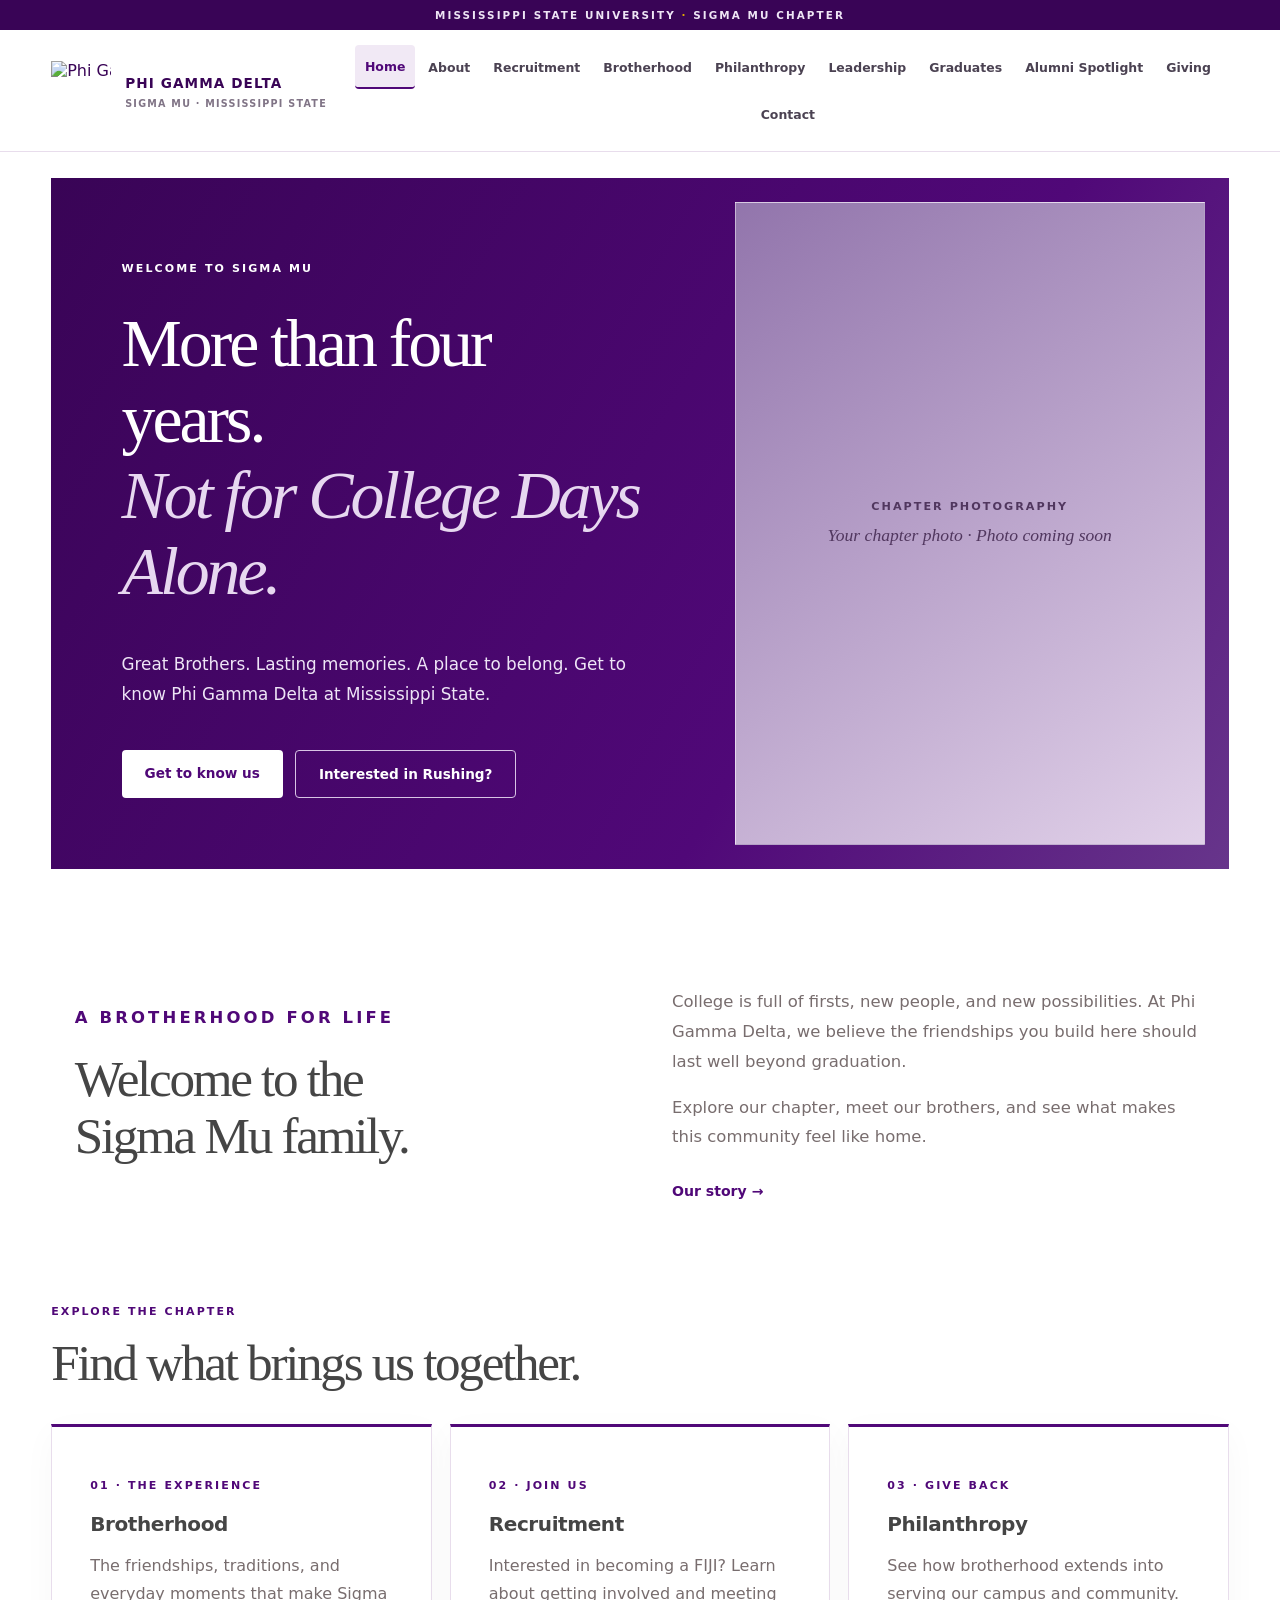
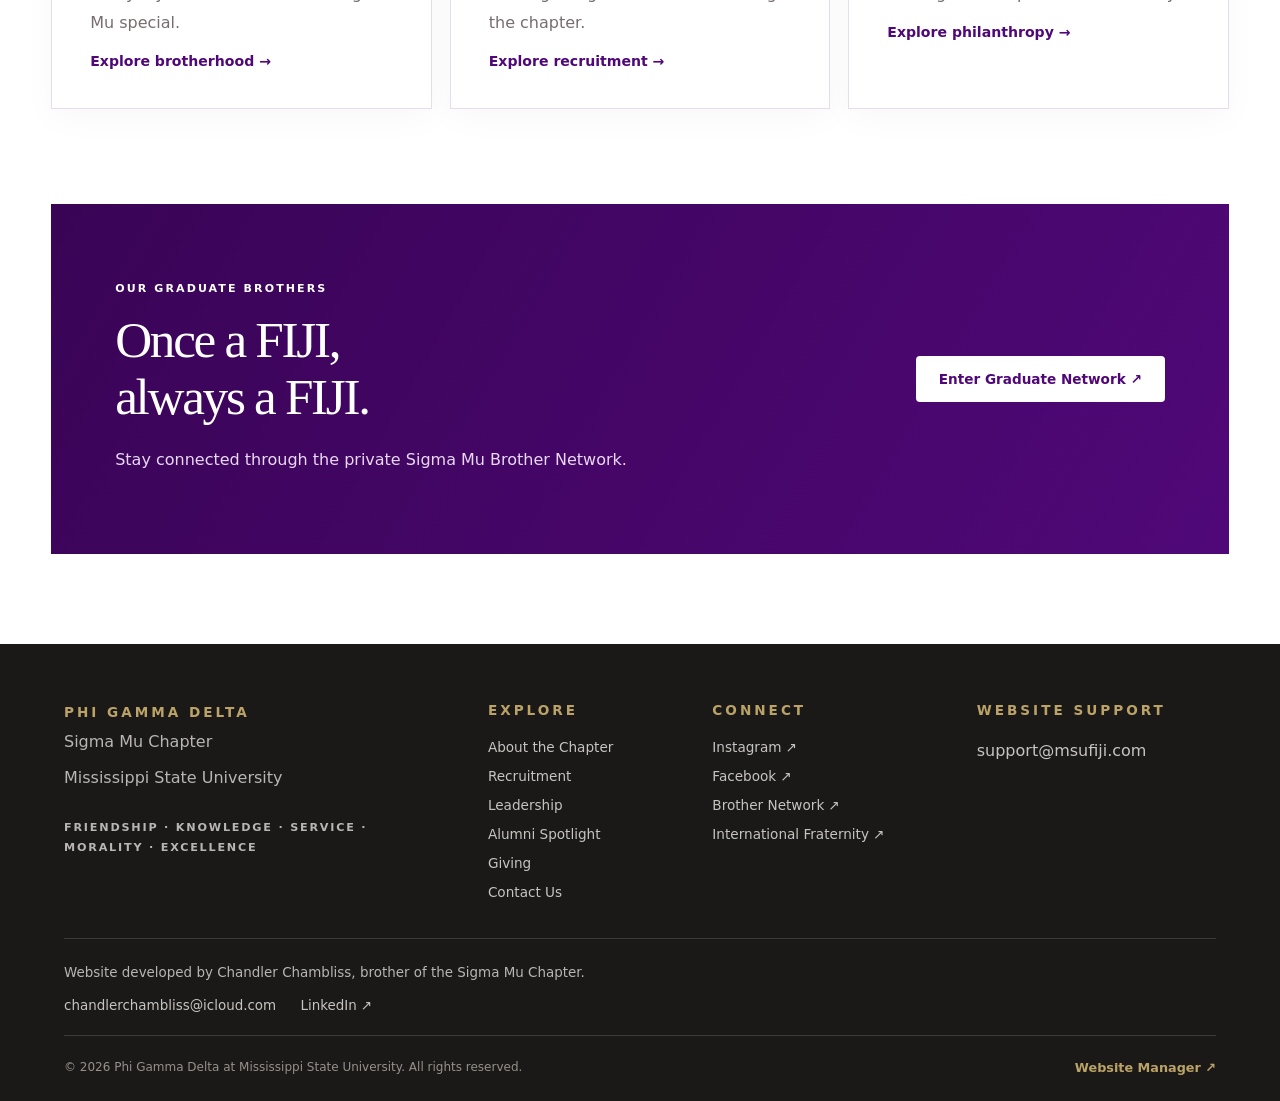
==== commit b787d0aa: "Add Giving funds with guest Stripe test checkout and editable Alumni Spotlight" ====
--- a/index.html
+++ b/index.html
@@ -1 +1 @@
-<!doctype html><html lang="en"><head><meta charset="utf-8"><meta name="viewport" content="width=device-width,initial-scale=1"><meta name="theme-color" content="#48206b"><meta name="description" content="Phi Gamma Delta Sigma Mu Chapter at Mississippi State University."><title>Home | Phi Gamma Delta · Sigma Mu</title><link rel="stylesheet" href="styles.css?v=20261020-footer-nav4"><link rel="stylesheet" href="site-builder.css"><link rel="icon" type="image/png" href="https://raw.githubusercontent.com/chandrewc/msu-fiji-database/main/Phi%20Gamma%20Delta%20Logo%20Full%20Color%20%28Digital%29%20-%20Icon.png"><link rel="apple-touch-icon" href="https://raw.githubusercontent.com/chandrewc/msu-fiji-database/main/Phi%20Gamma%20Delta%20Logo%20Full%20Color%20%28Digital%29%20-%20Icon.png"></head><body data-page="home"><a class="skip" href="#main">Skip to content</a><div id="site-header"><header class="site-header"><div class="header-inner"><a class="brand" href="index.html"><img class="brand-crest" src="https://raw.githubusercontent.com/chandrewc/msu-fiji-database/main/Phi%20Gamma%20Delta%20Logo%20Full%20Color%20%28Digital%29%20-%20Icon.png" alt="Phi Gamma Delta crest"><span><strong>PHI GAMMA DELTA</strong><small>SIGMA MU · MISSISSIPPI STATE</small></span></a><nav class="site-nav fallback-nav"><a href="index.html">Home</a><a href="about.html">About</a><a href="recruitment.html">Recruitment</a><a href="brotherhood.html">Brotherhood</a><a href="philanthropy.html">Philanthropy</a><a href="leadership.html">Leadership</a><a href="graduates.html">Graduates</a><a href="contact.html">Contact</a></nav></div></header></div><main id="main"><section class="page-banner"><p class="eyebrow">SIGMA MU · MISSISSIPPI STATE</p><h1>More than four years.<br>A lifetime of brotherhood.</h1><p>Welcome to Phi Gamma Delta at Mississippi State University.</p><a class="btn btn-white" href="recruitment.html">Explore Recruitment →</a></section><section class="section"><h2>Not for College Days Alone.</h2><p>Explore our brotherhood, leadership, service, and alumni community.</p></section></main><div id="site-footer"><footer><p>Phi Gamma Delta · Sigma Mu · Not for College Days Alone.</p></footer></div><script src="script.js?v=20261020-footer-nav4" defer></script><script type="module" src="site-pages.js?v=20261020-site-revision1"></script></body></html>+<!doctype html><html lang="en"><head><meta charset="utf-8"><meta name="viewport" content="width=device-width,initial-scale=1"><meta name="theme-color" content="#48206b"><meta name="description" content="Phi Gamma Delta Sigma Mu Chapter at Mississippi State University."><title>Home | Phi Gamma Delta · Sigma Mu</title><link rel="stylesheet" href="styles.css?v=20261102-giving1"><link rel="stylesheet" href="site-builder.css"><link rel="icon" type="image/png" href="https://raw.githubusercontent.com/chandrewc/msu-fiji-database/main/Phi%20Gamma%20Delta%20Logo%20Full%20Color%20%28Digital%29%20-%20Icon.png"><link rel="apple-touch-icon" href="https://raw.githubusercontent.com/chandrewc/msu-fiji-database/main/Phi%20Gamma%20Delta%20Logo%20Full%20Color%20%28Digital%29%20-%20Icon.png"></head><body data-page="home"><a class="skip" href="#main">Skip to content</a><div id="site-header"><header class="site-header"><div class="header-inner"><a class="brand" href="index.html"><img class="brand-crest" src="https://raw.githubusercontent.com/chandrewc/msu-fiji-database/main/Phi%20Gamma%20Delta%20Logo%20Full%20Color%20%28Digital%29%20-%20Icon.png" alt="Phi Gamma Delta crest"><span><strong>PHI GAMMA DELTA</strong><small>SIGMA MU · MISSISSIPPI STATE</small></span></a><nav class="site-nav fallback-nav"><a href="index.html">Home</a><a href="about.html">About</a><a href="recruitment.html">Recruitment</a><a href="brotherhood.html">Brotherhood</a><a href="philanthropy.html">Philanthropy</a><a href="leadership.html">Leadership</a><a href="graduates.html">Graduates</a><a href="alumni-spotlight.html">Alumni Spotlight</a><a href="giving.html">Giving</a><a href="contact.html">Contact</a></nav></div></header></div><main id="main"><section class="page-banner"><p class="eyebrow">SIGMA MU · MISSISSIPPI STATE</p><h1>More than four years.<br>A lifetime of brotherhood.</h1><p>Welcome to Phi Gamma Delta at Mississippi State University.</p><a class="btn btn-white" href="recruitment.html">Explore Recruitment →</a></section><section class="section"><h2>Not for College Days Alone.</h2><p>Explore our brotherhood, leadership, service, and alumni community.</p></section></main><div id="site-footer"><footer><p>Phi Gamma Delta · Sigma Mu · Not for College Days Alone.</p></footer></div><script src="script.js?v=20261102-giving1" defer></script><script type="module" src="site-pages.js?v=20261102-giving1"></script></body></html>
--- a/styles.css
+++ b/styles.css
@@ -100,3 +100,59 @@
 
 /* Footer navigation organization */
 .chapter-footer .footer-inner{margin:0 auto;grid-template-columns:minmax(220px,1.45fr) minmax(135px,.7fr) minmax(155px,.85fr) minmax(200px,.9fr);gap:clamp(22px,3vw,52px)}.chapter-footer .footer-links{gap:13px}.chapter-footer .footer-links strong,.chapter-footer .footer-support strong{margin-bottom:8px}.chapter-footer .copyright{display:flex;align-items:center;justify-content:space-between;gap:16px;flex-wrap:wrap}.chapter-footer .footer-manager-link{color:#bba367;font-size:.8rem;font-weight:700;white-space:nowrap}@media(max-width:1000px){.chapter-footer .footer-inner{grid-template-columns:repeat(2,minmax(0,1fr))}.chapter-footer .footer-about{grid-column:auto}}@media(max-width:560px){.chapter-footer .footer-inner{grid-template-columns:1fr 1fr;gap:32px 18px}.chapter-footer .footer-about,.chapter-footer .footer-support{grid-column:1/-1}.chapter-footer .copyright{align-items:flex-start;flex-direction:column}}
+
+.chapter-officer-section .committee-card{text-align:left}.committee-card h4{margin:22px 0 8px}.committee-member-list{margin:0;padding-left:20px}.committee-member-list li{margin:6px 0;overflow-wrap:anywhere}
+
+/* Cabinet leads the page; executive cards align in consistent rows. */
+.chapter-officer-section{max-width:1180px;margin-left:auto;margin-right:auto}
+.chapter-officer-section>h2{font-size:clamp(2rem,3.5vw,3rem);margin-bottom:30px}
+.chapter-officer-section .cabinet-grid{display:grid;grid-template-columns:repeat(4,minmax(0,1fr));gap:20px}
+.cabinet-grid>.officer-card{padding:28px 18px;border-radius:10px;text-align:center;border-top:3px solid #bba367}
+.cabinet-section{padding:clamp(24px,4vw,48px);background:linear-gradient(145deg,#faf7fc,#f0e9f5);border:1px solid #e5dbe9;border-top:5px solid var(--purple);border-radius:14px}
+.cabinet-section>h2{font-size:clamp(2.5rem,4.5vw,3.8rem);margin-bottom:32px}
+.cabinet-grid .officer-details h3{font-size:1.25rem;line-height:1.4;margin:10px 0 0;color:var(--deep)}
+.cabinet-grid .officer-details .cabinet-position{font-size:.72rem;text-transform:uppercase;letter-spacing:.1em;font-weight:750;line-height:1.6;color:var(--purple);margin:0}
+.cabinet-monogram{display:grid;place-items:center;width:72px;height:72px;margin:0 auto 22px;border-radius:50%;background:#f1e9f5;color:var(--purple);font-family:Georgia,serif;font-size:1.65rem;border:1px solid #e0d4e8}
+.cabinet-grid>.cabinet-president{grid-column:1/-1;justify-self:center;width:min(100%,520px);padding:32px;border-top:4px solid #bba367;margin-bottom:8px;background:var(--deep)}.cabinet-grid .cabinet-president .officer-details h3{color:white}.cabinet-grid .cabinet-president .officer-details .cabinet-position{color:#e2c98b}.cabinet-president .cabinet-monogram{background:#ffffff15;border-color:#ffffff30;color:#e2c98b}.cabinet-president .officer-email{color:#e2c98b}
+.cabinet-president .cabinet-monogram{width:92px;height:92px;font-size:2.15rem}.cabinet-grid .cabinet-president .officer-details h3{font-size:1.75rem}
+.cabinet-grid .chapter-officer-photo{height:210px}.cabinet-president .chapter-officer-photo{height:270px}
+.executive-section{background:#f8f6fa;padding:clamp(20px,3vw,40px);border-radius:16px}
+.executive-section>h2{margin-bottom:26px}
+.executive-section .committee-card{min-width:0;margin:0;padding:24px;text-align:left;border:1px solid #e7e0ec;border-radius:10px;background:#fff;box-shadow:0 3px 12px #39045604}
+.executive-section .officer-details h3{margin:0 0 8px;font-size:1.2rem;line-height:1.3;color:var(--purple);overflow-wrap:anywhere}
+.executive-section .committee-chair{font-size:.94rem;font-weight:600;line-height:1.5;color:#45404a}
+.executive-section .officer-email{margin-top:9px;font-size:.82rem;text-underline-offset:3px}
+.executive-section .committee-roster{border-top:1px solid #eee8f1;padding-top:16px;margin-top:18px}
+.executive-section .committee-roster h4{margin:0 0 12px;color:#85798d;font-size:.64rem;letter-spacing:.12em;text-transform:uppercase}
+.executive-section .committee-member-list{display:block;list-style:none;padding:0;margin:0}
+.executive-section .committee-member-list li{margin:0 0 7px;font-size:.88rem;line-height:1.5;color:#625b68;overflow-wrap:anywhere}
+.executive-directory{display:grid;grid-template-columns:repeat(3,minmax(0,1fr));gap:18px;margin-top:20px;align-items:stretch}
+.executive-directory>.committee-card{display:flex;flex-direction:column;margin:0}
+.executive-directory .officer-details{min-height:72px}.executive-directory .committee-roster{flex:1}
+.executive-directory .large-roster{display:grid;grid-template-columns:repeat(2,minmax(0,1fr));gap:6px 14px}
+.executive-directory .large-roster li{margin:0}
+.executive-section>h2{font-size:clamp(1.9rem,3vw,2.7rem)}
+.commissioner-spotlight{display:flex;justify-content:center;margin:0 0 24px}
+.executive-section .commissioner-card{width:100%;max-width:480px;text-align:center;background:#fff;border:1px solid #e7e0ec;border-top:3px solid var(--purple);padding:24px;box-shadow:none}
+.executive-section .commissioner-card .officer-details h3{color:var(--purple);font-size:1.5rem}
+.executive-section .commissioner-card .committee-chair{color:#45404a;font-size:1rem}
+.executive-section .commissioner-card .officer-email{color:var(--purple)}
+.featured-committee{margin:0 0 24px}
+.executive-section .featured-committee>.committee-card{padding:28px;border-top:3px solid #bba367}
+.featured-committee .committee-member-list{display:grid;grid-template-columns:repeat(3,minmax(0,1fr));gap:5px 28px}
+.featured-committee .committee-member-list li{margin:0}
+@media(max-width:1050px){.executive-directory{grid-template-columns:repeat(2,minmax(0,1fr))}.chapter-officer-section .cabinet-grid{grid-template-columns:repeat(2,minmax(0,1fr))}.featured-committee .committee-member-list{grid-template-columns:repeat(2,minmax(0,1fr))}}
+@media(max-width:650px){.executive-directory{grid-template-columns:minmax(0,1fr)}.cabinet-section{padding:26px 16px}.cabinet-grid>.officer-card{padding:24px 14px}.cabinet-grid .officer-details h3{font-size:1.05rem}.cabinet-grid .officer-details .cabinet-position{font-size:.62rem}.cabinet-monogram{width:60px;height:60px;font-size:1.4rem}.executive-section{padding:20px 14px;border-radius:12px}.executive-section .committee-card{padding:22px}.executive-section .featured-committee>.committee-card{padding:22px}.featured-committee .committee-member-list{grid-template-columns:minmax(0,1fr);gap:8px}.commissioner-spotlight{margin-bottom:20px}}
+
+@media(min-width:651px) and (max-width:1050px){.executive-directory>.committee-card:last-child:nth-child(odd){grid-column:1/-1;width:calc(50% - 9px);justify-self:center}}
+
+.executive-directory .committee-only-card .officer-details{min-height:0}.executive-section .committee-only-card .committee-roster{margin-top:10px;padding-top:14px}
+
+/* Historical awards archive */
+.chapter-awards{max-width:1100px;margin-left:auto;margin-right:auto}.chapter-awards>h2{max-width:850px}.awards-intro{max-width:720px;margin-bottom:28px}.awards-table-wrap{border:1px solid var(--border);border-radius:10px;overflow:hidden}.awards-table{width:100%;border-collapse:collapse;text-align:left;background:#fff}.awards-table thead{background:var(--deep);color:white}.awards-table thead th{padding:18px 24px;font-size:.75rem;letter-spacing:.08em;text-transform:uppercase}.awards-table tbody th,.awards-table td{padding:19px 24px;border-bottom:1px solid #eee8f1;vertical-align:top}.awards-table tbody th{width:180px;white-space:nowrap;font-size:.9rem;color:var(--purple);font-weight:750}.awards-table td strong{display:block;font-size:.98rem;font-weight:650;line-height:1.5}.awards-table td span{display:block;margin-top:4px;font-size:.88rem;line-height:1.6;color:var(--muted)}.awards-table tbody tr:nth-child(even){background:#faf8fc}.awards-table tbody tr:last-child>*{border-bottom:0}.chapter-awards .sr-only{position:absolute;width:1px;height:1px;padding:0;margin:-1px;overflow:hidden;clip:rect(0,0,0,0);white-space:nowrap;border:0}@media(max-width:600px){.awards-table thead th{padding:14px 12px}.awards-table tbody th,.awards-table td{padding:16px 12px}.awards-table tbody th{width:105px;font-size:.77rem}.awards-table td strong{font-size:.88rem}.awards-table td span{font-size:.8rem}}
+
+
+/* Giving and alumni stories share the chapter's established colors and typography. */
+.giving-funds{display:grid;grid-template-columns:repeat(2,minmax(0,1fr));gap:26px}.fund-card{display:flex;flex-direction:column;border-radius:10px}.fund-card h2{font-size:clamp(2rem,3vw,3rem)}.fund-card ul{padding-left:20px;line-height:1.9;color:var(--ink)}.fund-card .btn{align-self:flex-start;margin-top:auto}.fund-card>p:last-of-type{margin-bottom:28px}.giving-checkout{display:grid;grid-template-columns:1fr 1fr;gap:48px;padding:clamp(24px,4vw,54px);background:var(--lavender);border-radius:12px;scroll-margin-top:30px}.giving-checkout h2{font-size:clamp(2rem,3vw,3rem)}.giving-checkout form{display:grid;gap:18px}.giving-checkout label{display:grid;gap:8px;font-size:.9rem;font-weight:700}.giving-checkout input,.giving-checkout select,.giving-checkout textarea{width:100%;padding:12px;border:1px solid #c9b9d3;border-radius:5px;background:#fff;font:inherit}.giving-checkout button{border:0;cursor:pointer;font:inherit;font-weight:700}.giving-checkout button:disabled{opacity:.6;cursor:wait}.giving-test-notice{padding:16px;background:#fff;border-left:3px solid var(--gold);font-size:.88rem}.alumni-feature{padding:clamp(24px,4vw,54px);border:1px solid var(--border);border-top:4px solid var(--purple);background:#faf8fc;border-radius:10px}.alumni-feature.has-photo{display:grid;grid-template-columns:minmax(230px,.8fr) 1.2fr;gap:clamp(26px,5vw,64px);align-items:start}.alumni-portrait{display:block;width:100%;max-height:600px;object-fit:cover;border-radius:6px}.alumni-copy h2{margin-top:8px}.alumni-class{font-weight:700;color:var(--purple)}.alumni-story{white-space:pre-line}.alumni-copy h3{line-height:1.5}
+@media(min-width:951px) and (max-width:1350px){.header-inner{flex-wrap:wrap}.site-nav{width:100%;justify-content:center;flex-wrap:wrap}}
+@media(max-width:700px){.giving-funds,.giving-checkout,.alumni-feature.has-photo{grid-template-columns:minmax(0,1fr)}.giving-checkout{gap:20px}.alumni-portrait{max-height:440px}}
